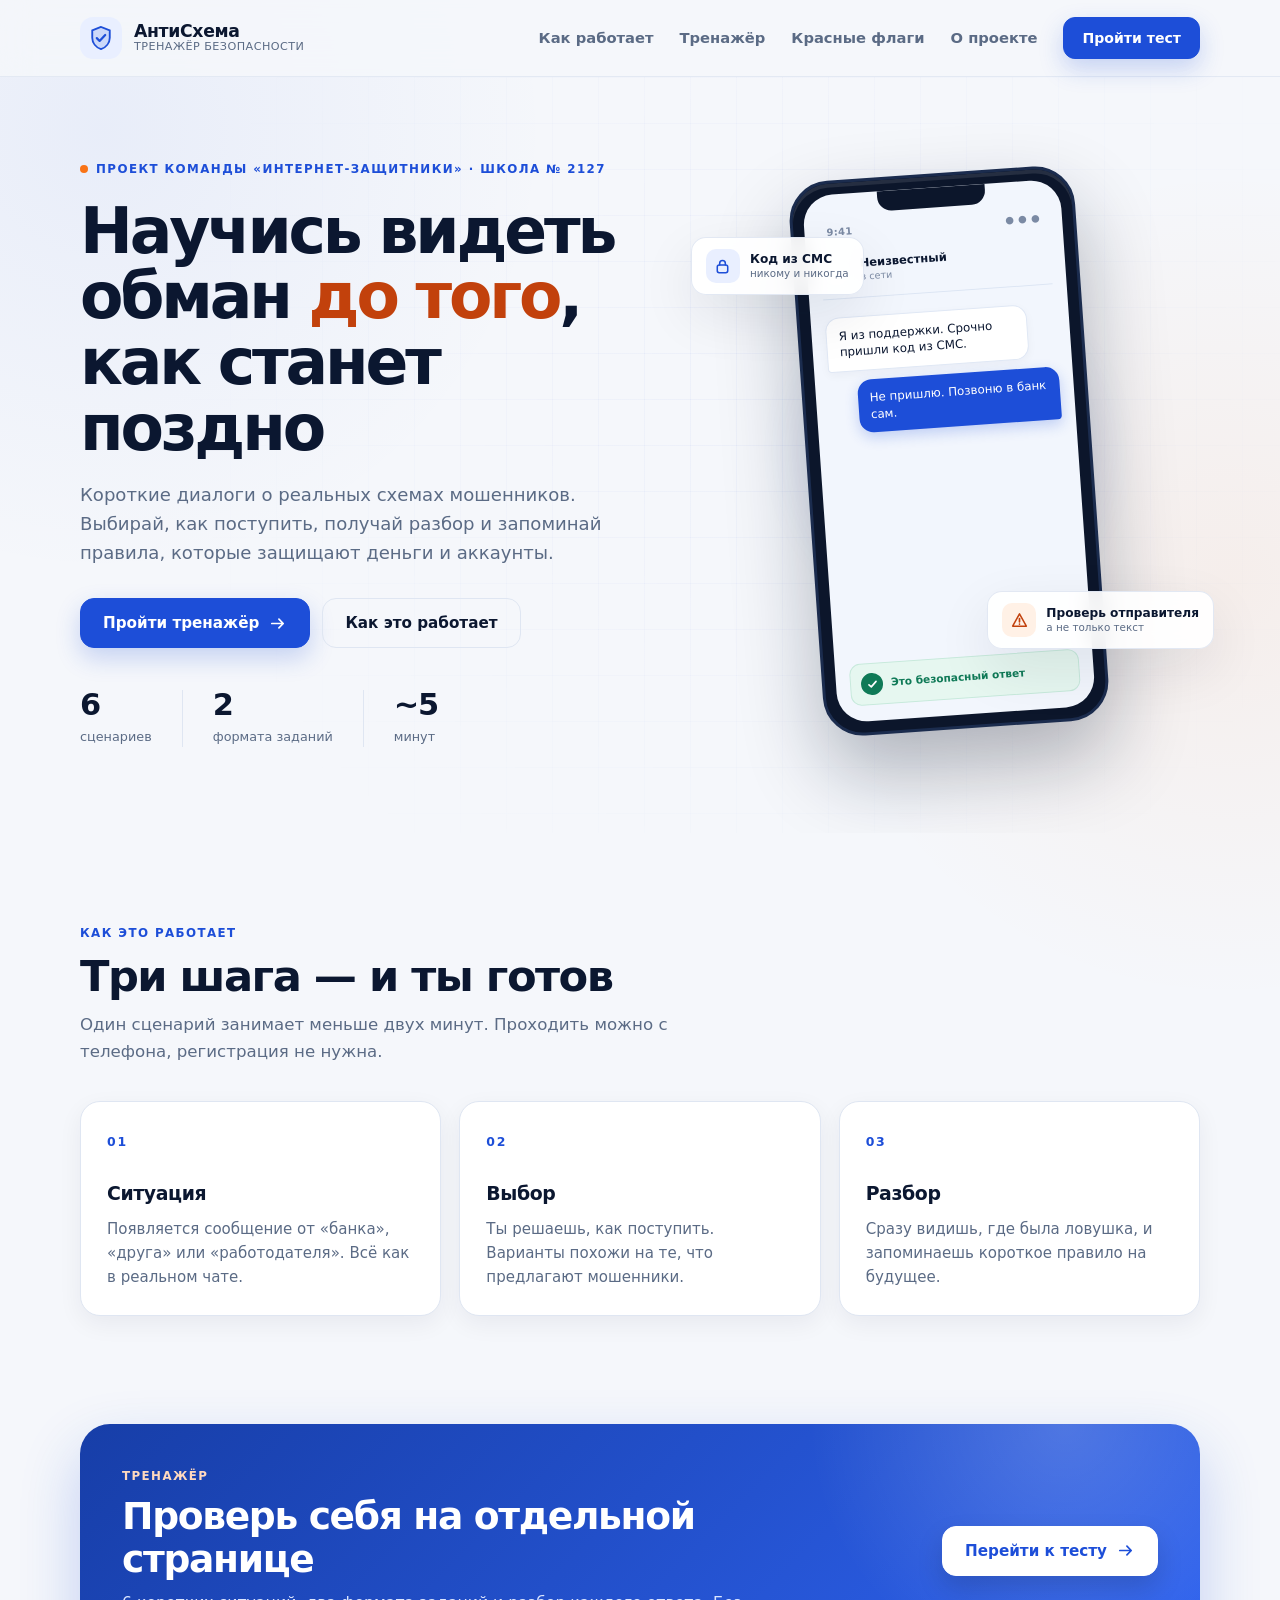
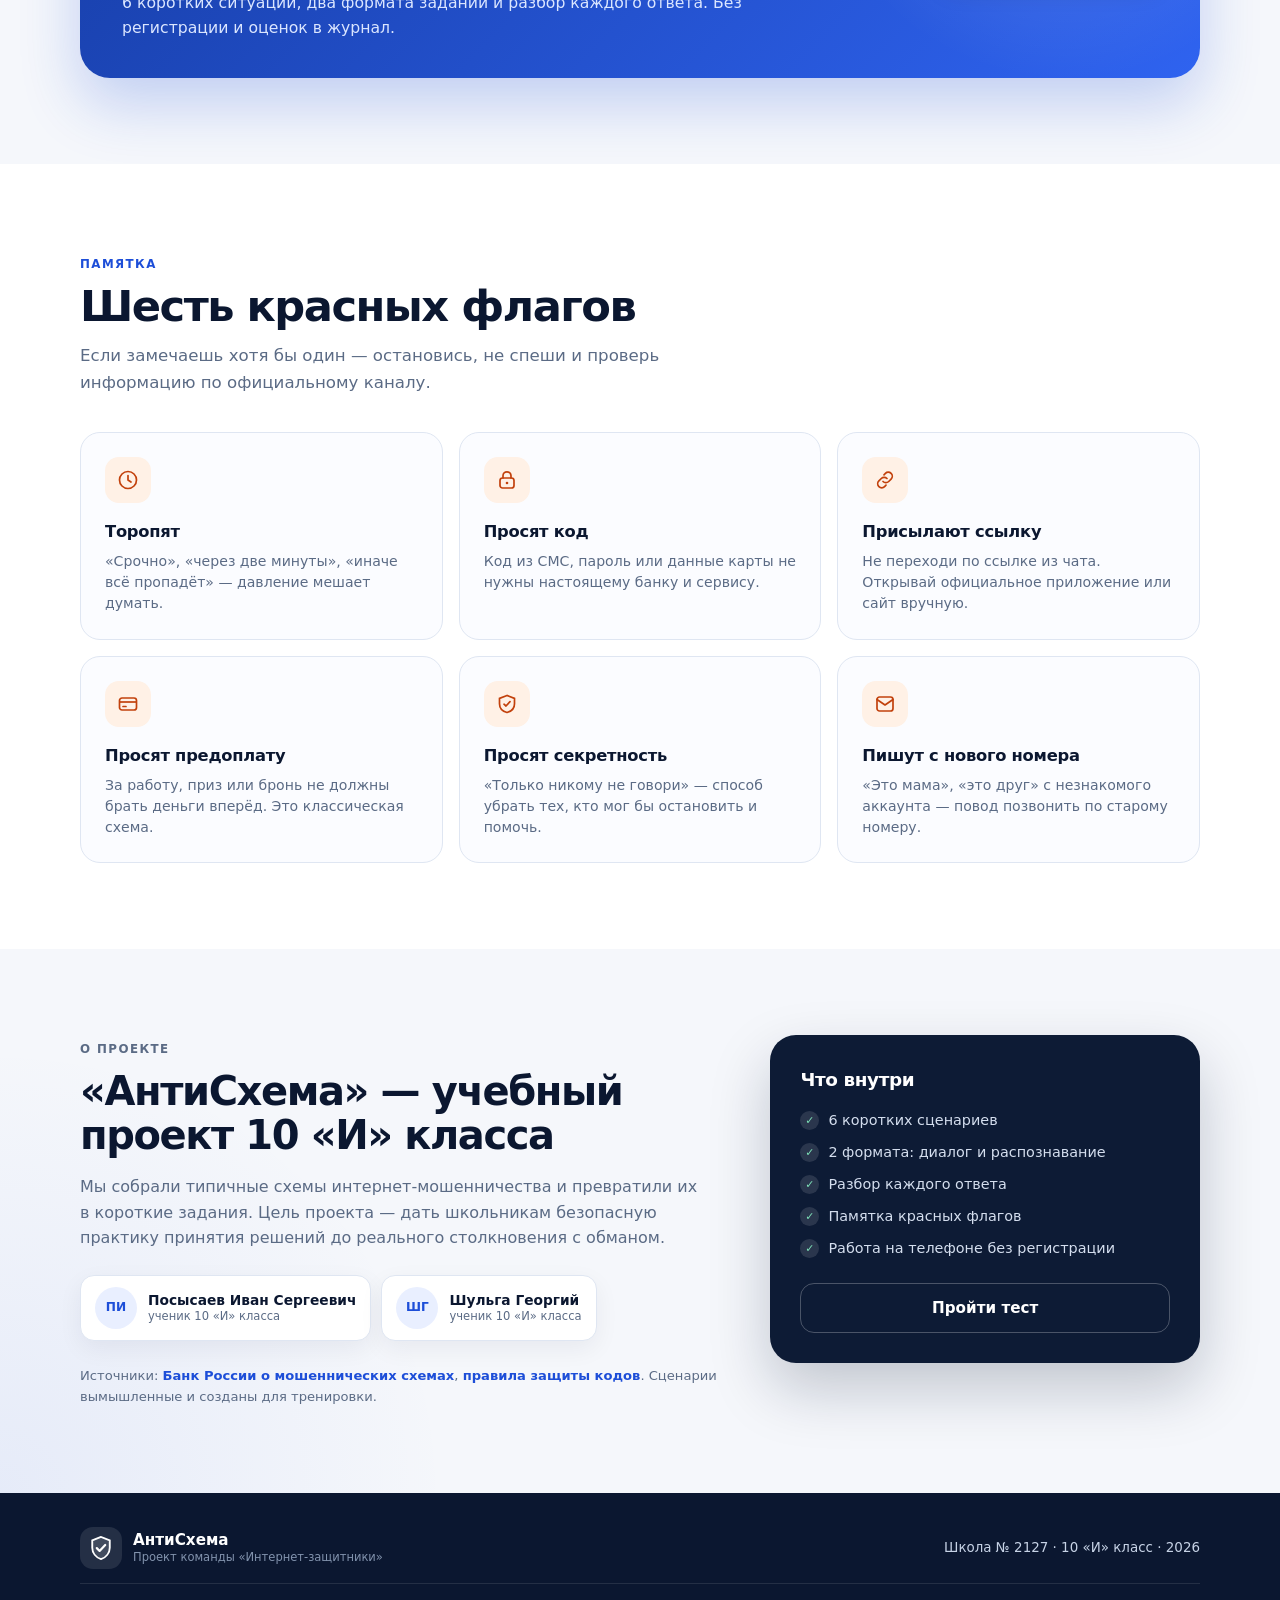
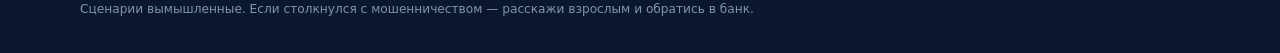
==== index.html @ e5301423 "deploy: publish Antishema site" ====
<!DOCTYPE html>
<html lang="ru">
<head>
  <meta charset="UTF-8">
  <meta name="viewport" content="width=device-width, initial-scale=1">
  <meta name="description" content="АнтиСхема — интерактивный тренажёр против интернет-мошенничества для школьников. Короткие диалоги, разбор ответов и правила безопасности.">
  <meta name="theme-color" content="#1d4ed8">
  <title>АнтиСхема — тренажёр против интернет-мошенничества</title>
  <link rel="icon" href="assets/favicon.svg" type="image/svg+xml">
  <link rel="stylesheet" href="css/styles.css">
</head>
<body>
  <a class="skip-link" href="#top">Перейти к содержанию</a>

  <header class="site-header">
    <div class="container header-inner">
      <a class="brand" href="#top" aria-label="АнтиСхема — на главную">
        <span class="brand-mark" aria-hidden="true">
          <svg viewBox="0 0 24 24" fill="none">
            <path d="M12 2.5 4.5 5.5v6.2c0 4.6 3.2 8.4 7.5 9.8 4.3-1.4 7.5-5.2 7.5-9.8V5.5L12 2.5Z" fill="currentColor" opacity=".14"/>
            <path d="M12 2.5 4.5 5.5v6.2c0 4.6 3.2 8.4 7.5 9.8 4.3-1.4 7.5-5.2 7.5-9.8V5.5L12 2.5Z" stroke="currentColor" stroke-width="1.6"/>
            <path d="m8.4 12.1 2.4 2.4 4.8-5.1" stroke="currentColor" stroke-width="1.9" stroke-linecap="round" stroke-linejoin="round"/>
          </svg>
        </span>
        <span class="brand-text">
          <strong>АнтиСхема</strong>
          <small>тренажёр безопасности</small>
        </span>
      </a>

      <button class="nav-toggle" type="button" aria-expanded="false" aria-controls="site-nav" aria-label="Открыть меню">
        <span></span><span></span><span></span>
      </button>

      <nav class="site-nav" id="site-nav" aria-label="Основная навигация">
        <a href="#how">Как работает</a>
        <a href="trainer.html">Тренажёр</a>
        <a href="#flags">Красные флаги</a>
        <a href="#about">О проекте</a>
        <a class="button button-small" href="trainer.html">Пройти тест</a>
      </nav>
    </div>
  </header>

  <main id="top">
    <section class="hero">
      <div class="container hero-grid">
        <div class="hero-copy">
          <p class="eyebrow"><span class="pulse-dot" aria-hidden="true"></span> Проект команды «Интернет-защитники» · Школа № 2127</p>
          <h1>Научись видеть обман <span class="accent">до того</span>, как станет поздно</h1>
          <p class="lead">Короткие диалоги о реальных схемах мошенников. Выбирай, как поступить, получай разбор и запоминай правила, которые защищают деньги и аккаунты.</p>
          <div class="hero-actions">
            <a class="button" href="trainer.html">
              Пройти тренажёр
              <svg viewBox="0 0 20 20" fill="none" aria-hidden="true"><path d="M4 10h12m0 0-4.5-4.5M16 10l-4.5 4.5" stroke="currentColor" stroke-width="1.8" stroke-linecap="round" stroke-linejoin="round"/></svg>
            </a>
            <a class="button button-ghost" href="#how">Как это работает</a>
          </div>
          <dl class="hero-stats">
            <div><dt>6</dt><dd>сценариев</dd></div>
            <div><dt>2</dt><dd>формата заданий</dd></div>
            <div><dt>~5</dt><dd>минут</dd></div>
          </dl>
        </div>

        <div class="hero-visual" aria-hidden="true">
          <div class="hero-glow"></div>
          <div class="phone">
            <div class="phone-notch"></div>
            <div class="phone-screen">
              <div class="phone-status"><span>9:41</span><span>● ● ●</span></div>
              <div class="phone-contact">
                <span class="avatar avatar-sm">?</span>
                <div><strong>Неизвестный</strong><small>в сети</small></div>
              </div>
              <div class="phone-chat">
                <div class="bubble bubble-them">Я из поддержки. Срочно пришли код из СМС.</div>
                <div class="bubble bubble-me">Не пришлю. Позвоню в банк сам.</div>
              </div>
              <div class="phone-verdict">
                <span class="mini-check">
                  <svg viewBox="0 0 16 16" fill="none"><path d="m3.5 8.2 2.7 2.7 6.3-6.3" stroke="currentColor" stroke-width="2" stroke-linecap="round" stroke-linejoin="round"/></svg>
                </span>
                Это безопасный ответ
              </div>
            </div>
          </div>
          <div class="float-card float-card-a">
            <span class="float-icon float-icon-blue">
              <svg viewBox="0 0 20 20" fill="none"><rect x="4.5" y="8.5" width="11" height="8" rx="2" stroke="currentColor" stroke-width="1.6"/><path d="M7 8.5V6.8a3 3 0 0 1 6 0v1.7" stroke="currentColor" stroke-width="1.6" stroke-linecap="round"/></svg>
            </span>
            <div><strong>Код из СМС</strong><small>никому и никогда</small></div>
          </div>
          <div class="float-card float-card-b">
            <span class="float-icon float-icon-orange">
              <svg viewBox="0 0 20 20" fill="none"><path d="M10 3 2.8 16h14.4L10 3Z" stroke="currentColor" stroke-width="1.6" stroke-linejoin="round"/><path d="M10 8v3.4" stroke="currentColor" stroke-width="1.8" stroke-linecap="round"/><circle cx="10" cy="13.8" r=".9" fill="currentColor"/></svg>
            </span>
            <div><strong>Проверь отправителя</strong><small>а не только текст</small></div>
          </div>
        </div>
      </div>
    </section>

    <section class="section" id="how">
      <div class="container">
        <div class="section-head">
          <p class="eyebrow">Как это работает</p>
          <h2>Три шага — и ты готов</h2>
          <p>Один сценарий занимает меньше двух минут. Проходить можно с телефона, регистрация не нужна.</p>
        </div>
        <ol class="steps">
          <li class="step-card">
            <span class="step-num">01</span>
            <h3>Ситуация</h3>
            <p>Появляется сообщение от «банка», «друга» или «работодателя». Всё как в реальном чате.</p>
          </li>
          <li class="step-card">
            <span class="step-num">02</span>
            <h3>Выбор</h3>
            <p>Ты решаешь, как поступить. Варианты похожи на те, что предлагают мошенники.</p>
          </li>
          <li class="step-card">
            <span class="step-num">03</span>
            <h3>Разбор</h3>
            <p>Сразу видишь, где была ловушка, и запоминаешь короткое правило на будущее.</p>
          </li>
        </ol>
      </div>
    </section>

    <section class="section cta-section" id="start">
      <div class="container">
        <div class="cta-panel">
          <div class="cta-copy">
            <p class="eyebrow">Тренажёр</p>
            <h2>Проверь себя на отдельной странице</h2>
            <p>6 коротких ситуаций, два формата заданий и разбор каждого ответа. Без регистрации и оценок в журнал.</p>
          </div>
          <a class="button" href="trainer.html">
            Перейти к тесту
            <svg viewBox="0 0 20 20" fill="none" aria-hidden="true"><path d="M4 10h12m0 0-4.5-4.5M16 10l-4.5 4.5" stroke="currentColor" stroke-width="1.8" stroke-linecap="round" stroke-linejoin="round"/></svg>
          </a>
        </div>
      </div>
    </section>

    <section class="section flags-section" id="flags">
      <div class="container">
        <div class="section-head">
          <p class="eyebrow">Памятка</p>
          <h2>Шесть красных флагов</h2>
          <p>Если замечаешь хотя бы один — остановись, не спеши и проверь информацию по официальному каналу.</p>
        </div>
        <div class="flags-grid">
          <article class="flag-card">
            <span class="flag-icon">
              <svg viewBox="0 0 24 24" fill="none"><circle cx="12" cy="12" r="8.5" stroke="currentColor" stroke-width="1.7"/><path d="M12 7.5V12l3 2" stroke="currentColor" stroke-width="1.7" stroke-linecap="round" stroke-linejoin="round"/></svg>
            </span>
            <h3>Торопят</h3>
            <p>«Срочно», «через две минуты», «иначе всё пропадёт» — давление мешает думать.</p>
          </article>
          <article class="flag-card">
            <span class="flag-icon">
              <svg viewBox="0 0 24 24" fill="none"><rect x="5" y="10" width="14" height="10" rx="2.5" stroke="currentColor" stroke-width="1.7"/><path d="M8 10V7.8a4 4 0 0 1 8 0V10" stroke="currentColor" stroke-width="1.7" stroke-linecap="round"/><circle cx="12" cy="15" r="1.3" fill="currentColor"/></svg>
            </span>
            <h3>Просят код</h3>
            <p>Код из СМС, пароль или данные карты не нужны настоящему банку и сервису.</p>
          </article>
          <article class="flag-card">
            <span class="flag-icon">
              <svg viewBox="0 0 24 24" fill="none"><path d="M10 13.5a4 4 0 0 0 5.7 0l2.4-2.4a4 4 0 0 0-5.7-5.7L11 6.8" stroke="currentColor" stroke-width="1.7" stroke-linecap="round"/><path d="M14 10.5a4 4 0 0 0-5.7 0l-2.4 2.4a4 4 0 0 0 5.7 5.7l1.4-1.4" stroke="currentColor" stroke-width="1.7" stroke-linecap="round"/></svg>
            </span>
            <h3>Присылают ссылку</h3>
            <p>Не переходи по ссылке из чата. Открывай официальное приложение или сайт вручную.</p>
          </article>
          <article class="flag-card">
            <span class="flag-icon">
              <svg viewBox="0 0 24 24" fill="none"><rect x="3.5" y="6" width="17" height="12" rx="2.5" stroke="currentColor" stroke-width="1.7"/><path d="M3.5 10h17" stroke="currentColor" stroke-width="1.7"/><path d="M7 14.5h3" stroke="currentColor" stroke-width="1.7" stroke-linecap="round"/></svg>
            </span>
            <h3>Просят предоплату</h3>
            <p>За работу, приз или бронь не должны брать деньги вперёд. Это классическая схема.</p>
          </article>
          <article class="flag-card">
            <span class="flag-icon">
              <svg viewBox="0 0 24 24" fill="none"><path d="M12 3.5 4.5 6.4v5.3c0 4.1 3 7.6 7.5 8.8 4.5-1.2 7.5-4.7 7.5-8.8V6.4L12 3.5Z" stroke="currentColor" stroke-width="1.7"/><path d="M9 12.2 11 14l4-4.3" stroke="currentColor" stroke-width="1.7" stroke-linecap="round" stroke-linejoin="round"/></svg>
            </span>
            <h3>Просят секретность</h3>
            <p>«Только никому не говори» — способ убрать тех, кто мог бы остановить и помочь.</p>
          </article>
          <article class="flag-card">
            <span class="flag-icon">
              <svg viewBox="0 0 24 24" fill="none"><path d="M4 7.5 12 13l8-5.5" stroke="currentColor" stroke-width="1.7" stroke-linecap="round" stroke-linejoin="round"/><rect x="4" y="5" width="16" height="14" rx="2.5" stroke="currentColor" stroke-width="1.7"/></svg>
            </span>
            <h3>Пишут с нового номера</h3>
            <p>«Это мама», «это друг» с незнакомого аккаунта — повод позвонить по старому номеру.</p>
          </article>
        </div>
      </div>
    </section>

    <section class="section about-section" id="about">
      <div class="container about-grid">
        <div class="about-copy">
          <p class="eyebrow">О проекте</p>
          <h2>«АнтиСхема» — учебный проект 10 «И» класса</h2>
          <p>Мы собрали типичные схемы интернет-мошенничества и превратили их в короткие задания. Цель проекта — дать школьникам безопасную практику принятия решений до реального столкновения с обманом.</p>
          <div class="authors">
            <div class="author-card">
              <span class="author-avatar">ПИ</span>
              <div><strong>Посысаев Иван Сергеевич</strong><small>ученик 10 «И» класса</small></div>
            </div>
            <div class="author-card">
              <span class="author-avatar">ШГ</span>
              <div><strong>Шульга Георгий</strong><small>ученик 10 «И» класса</small></div>
            </div>
          </div>
          <p class="sources">
            Источники:
            <a href="https://www.cbr.ru/information_security/pmp/" target="_blank" rel="noopener noreferrer">Банк России о мошеннических схемах</a>,
            <a href="https://www.cbr.ru/Reception/TopicalMessage/Page/6327" target="_blank" rel="noopener noreferrer">правила защиты кодов</a>.
            Сценарии вымышленные и созданы для тренировки.
          </p>
        </div>
        <aside class="about-card">
          <h3>Что внутри</h3>
          <ul class="check-list">
            <li>6 коротких сценариев</li>
            <li>2 формата: диалог и распознавание</li>
            <li>Разбор каждого ответа</li>
            <li>Памятка красных флагов</li>
            <li>Работа на телефоне без регистрации</li>
          </ul>
          <a class="button button-ghost" href="trainer.html">Пройти тест</a>
        </aside>
      </div>
    </section>
  </main>

  <footer class="site-footer">
    <div class="container footer-inner">
      <div class="footer-brand">
        <span class="brand-mark" aria-hidden="true">
          <svg viewBox="0 0 24 24" fill="none">
            <path d="M12 2.5 4.5 5.5v6.2c0 4.6 3.2 8.4 7.5 9.8 4.3-1.4 7.5-5.2 7.5-9.8V5.5L12 2.5Z" fill="currentColor" opacity=".14"/>
            <path d="M12 2.5 4.5 5.5v6.2c0 4.6 3.2 8.4 7.5 9.8 4.3-1.4 7.5-5.2 7.5-9.8V5.5L12 2.5Z" stroke="currentColor" stroke-width="1.6"/>
            <path d="m8.4 12.1 2.4 2.4 4.8-5.1" stroke="currentColor" stroke-width="1.9" stroke-linecap="round" stroke-linejoin="round"/>
          </svg>
        </span>
        <div><strong>АнтиСхема</strong><small>Проект команды «Интернет-защитники»</small></div>
      </div>
      <p>Школа № 2127 · 10 «И» класс · 2026</p>
      <p class="footer-note">Сценарии вымышленные. Если столкнулся с мошенничеством — расскажи взрослым и обратись в банк.</p>
    </div>
  </footer>

  <script src="js/site.js"></script>
</body>
</html>
---- css/styles.css ----
/* ============================================================
   АнтиСхема — тренажёр против интернет-мошенничества
   ============================================================ */

:root {
  --bg: #f5f7fb;
  --surface: #ffffff;
  --ink: #0b1730;
  --muted: #5b6b85;
  --line: #dfe6f2;
  --primary: #1d4ed8;
  --primary-dark: #173ea8;
  --primary-soft: #e9efff;
  --accent: #f97316;
  --accent-ink: #c2410c;
  --accent-soft: #fff1e6;
  --success: #0f7a57;
  --success-soft: #e6f7f0;
  --danger: #bf3a2b;
  --danger-soft: #fdeceb;
  --shadow: 0 20px 55px rgba(11, 23, 48, 0.09);
  --shadow-sm: 0 8px 24px rgba(11, 23, 48, 0.06);
  --radius-lg: 30px;
  --radius-md: 20px;
  --radius-sm: 14px;
  --container: 1120px;
  --font: "Segoe UI", system-ui, -apple-system, "Helvetica Neue", Arial, sans-serif;
}

*,
*::before,
*::after {
  box-sizing: border-box;
}

html {
  scroll-behavior: smooth;
}

body {
  margin: 0;
  font-family: var(--font);
  color: var(--ink);
  background:
    radial-gradient(circle at 8% 4%, rgba(29, 78, 216, 0.06), transparent 28rem),
    radial-gradient(circle at 96% 18%, rgba(249, 115, 22, 0.07), transparent 26rem),
    var(--bg);
  line-height: 1.6;
  -webkit-font-smoothing: antialiased;
  text-rendering: optimizeLegibility;
}

img,
svg {
  display: block;
  max-width: 100%;
}

a {
  color: var(--primary);
  text-decoration: none;
}

a:hover {
  text-decoration: underline;
}

h1,
h2,
h3,
h4,
p,
dl,
dd,
ol,
ul {
  margin: 0;
}

ul,
ol {
  padding: 0;
  list-style: none;
}

button,
input,
textarea,
select {
  font: inherit;
}

:focus-visible {
  outline: 3px solid rgba(29, 78, 216, 0.4);
  outline-offset: 3px;
  border-radius: 6px;
}

.container {
  width: min(100% - 40px, var(--container));
  margin-inline: auto;
}

.skip-link {
  position: fixed;
  top: 12px;
  left: 12px;
  z-index: 100;
  padding: 10px 16px;
  border-radius: 10px;
  background: var(--ink);
  color: #fff;
  transform: translateY(-150%);
  transition: transform 0.2s ease;
}

.skip-link:focus {
  transform: translateY(0);
}

/* ---------- Header ---------- */

.site-header {
  position: sticky;
  top: 0;
  z-index: 50;
  background: rgba(245, 247, 251, 0.86);
  border-bottom: 1px solid rgba(223, 230, 242, 0.8);
  backdrop-filter: blur(16px);
}

.header-inner {
  position: relative;
  display: flex;
  align-items: center;
  justify-content: space-between;
  min-height: 76px;
  gap: 24px;
}

.brand {
  display: inline-flex;
  align-items: center;
  gap: 12px;
  color: var(--ink);
  text-decoration: none;
}

.brand:hover {
  text-decoration: none;
}

.brand-mark {
  display: grid;
  place-items: center;
  width: 42px;
  height: 42px;
  border-radius: 13px;
  background: var(--primary-soft);
  color: var(--primary);
  flex: 0 0 auto;
}

.brand-mark svg {
  width: 28px;
  height: 28px;
}

.brand-text {
  display: grid;
  line-height: 1.15;
}

.brand-text strong {
  font-size: 1.08rem;
  letter-spacing: -0.02em;
}

.brand-text small {
  color: var(--muted);
  font-size: 0.7rem;
  letter-spacing: 0.04em;
  text-transform: uppercase;
}

.site-nav {
  display: flex;
  align-items: center;
  gap: 26px;
}

.site-nav a:not(.button) {
  color: var(--muted);
  font-size: 0.92rem;
  font-weight: 600;
  text-decoration: none;
  transition: color 0.2s ease;
}

.site-nav a:not(.button):hover {
  color: var(--ink);
}

.site-nav a[aria-current="page"] {
  color: var(--ink);
  font-weight: 800;
}

.nav-toggle {
  display: none;
  width: 44px;
  height: 44px;
  border: 1px solid var(--line);
  border-radius: 12px;
  background: var(--surface);
  cursor: pointer;
  padding: 11px;
  flex-direction: column;
  justify-content: center;
  gap: 5px;
}

.nav-toggle span {
  display: block;
  height: 2px;
  width: 100%;
  border-radius: 2px;
  background: var(--ink);
  transition: transform 0.2s ease, opacity 0.2s ease;
}

.nav-toggle[aria-expanded="true"] span:nth-child(1) {
  transform: translateY(7px) rotate(45deg);
}

.nav-toggle[aria-expanded="true"] span:nth-child(2) {
  opacity: 0;
}

.nav-toggle[aria-expanded="true"] span:nth-child(3) {
  transform: translateY(-7px) rotate(-45deg);
}

/* ---------- Buttons ---------- */

.button {
  display: inline-flex;
  align-items: center;
  justify-content: center;
  gap: 9px;
  min-height: 50px;
  padding: 13px 22px;
  border: 1.5px solid var(--primary);
  border-radius: 14px;
  background: var(--primary);
  color: #fff;
  font-size: 0.95rem;
  font-weight: 700;
  line-height: 1.2;
  text-decoration: none;
  cursor: pointer;
  transition: transform 0.2s ease, box-shadow 0.2s ease, background 0.2s ease;
  box-shadow: 0 10px 24px rgba(29, 78, 216, 0.22);
}

.button:hover {
  background: var(--primary-dark);
  border-color: var(--primary-dark);
  transform: translateY(-2px);
  text-decoration: none;
  box-shadow: 0 14px 30px rgba(29, 78, 216, 0.28);
}

.button svg {
  width: 19px;
  height: 19px;
  flex: 0 0 auto;
}

.button-ghost {
  background: transparent;
  color: var(--ink);
  border-color: var(--line);
  box-shadow: none;
}

.button-ghost:hover {
  background: var(--surface);
  color: var(--primary);
  border-color: var(--primary);
  box-shadow: var(--shadow-sm);
}

.button-small {
  min-height: 42px;
  padding: 10px 18px;
  font-size: 0.88rem;
  border-radius: 12px;
}

/* ---------- Shared section styles ---------- */

.section {
  padding: 86px 0;
  scroll-margin-top: 84px;
}

.section-head {
  max-width: 680px;
  margin-bottom: 36px;
}

.section-head h2 {
  font-size: clamp(1.85rem, 3.6vw, 2.7rem);
  line-height: 1.1;
  letter-spacing: -0.035em;
  margin: 8px 0 12px;
}

.section-head p:not(.eyebrow) {
  color: var(--muted);
  font-size: 1.04rem;
}

.eyebrow {
  display: inline-flex;
  align-items: center;
  gap: 8px;
  color: var(--primary);
  font-size: 0.74rem;
  font-weight: 800;
  letter-spacing: 0.12em;
  text-transform: uppercase;
}

.pulse-dot {
  position: relative;
  width: 8px;
  height: 8px;
  border-radius: 50%;
  background: var(--accent);
  box-shadow: 0 0 0 0 rgba(249, 115, 22, 0.45);
  animation: pulse 2.4s infinite;
}

/* ---------- Hero ---------- */

.hero {
  position: relative;
  padding: 78px 0 86px;
  overflow: hidden;
}

.hero::before {
  content: "";
  position: absolute;
  inset: 0;
  background-image:
    linear-gradient(rgba(29, 78, 216, 0.035) 1px, transparent 1px),
    linear-gradient(90deg, rgba(29, 78, 216, 0.035) 1px, transparent 1px);
  background-size: 46px 46px;
  mask-image: radial-gradient(circle at 60% 40%, #000 10%, transparent 68%);
  pointer-events: none;
}

.hero-grid {
  position: relative;
  display: grid;
  grid-template-columns: 1.06fr 0.94fr;
  align-items: center;
  gap: 54px;
}

.hero-copy h1 {
  max-width: 680px;
  margin: 18px 0 20px;
  font-size: clamp(2.55rem, 5.2vw, 3.95rem);
  line-height: 1.04;
  letter-spacing: -0.05em;
}

.hero-copy h1 .accent {
  color: var(--accent-ink);
  white-space: nowrap;
}

.lead {
  max-width: 570px;
  color: var(--muted);
  font-size: 1.13rem;
}

.hero-actions {
  display: flex;
  flex-wrap: wrap;
  gap: 12px;
  margin-top: 30px;
}

.hero-stats {
  display: flex;
  flex-wrap: wrap;
  gap: 0;
  margin-top: 42px;
}

.hero-stats div {
  padding-right: 30px;
  margin-right: 30px;
  border-right: 1px solid var(--line);
}

.hero-stats div:last-child {
  padding-right: 0;
  margin-right: 0;
  border-right: 0;
}

.hero-stats dt {
  font-size: 1.9rem;
  font-weight: 800;
  line-height: 1;
  letter-spacing: -0.04em;
}

.hero-stats dd {
  margin-top: 6px;
  color: var(--muted);
  font-size: 0.8rem;
}

/* ---------- Hero visual ---------- */

.hero-visual {
  position: relative;
  display: grid;
  place-items: center;
  min-height: 540px;
}

.hero-glow {
  position: absolute;
  width: 380px;
  height: 380px;
  border-radius: 50%;
  background: radial-gradient(circle, rgba(29, 78, 216, 0.18), rgba(29, 78, 216, 0) 68%);
  filter: blur(8px);
}

.phone {
  position: relative;
  width: 286px;
  height: 556px;
  padding: 11px;
  border-radius: 40px;
  background: #0c162b;
  border: 3px solid #1b2c4e;
  box-shadow: 0 38px 80px rgba(11, 23, 48, 0.3), 0 4px 0 rgba(255, 255, 255, 0.1) inset;
  transform: rotate(-4deg);
}

.phone-notch {
  position: absolute;
  top: 11px;
  left: 50%;
  transform: translateX(-50%);
  width: 108px;
  height: 20px;
  border-radius: 0 0 14px 14px;
  background: #0c162b;
  z-index: 2;
}

.phone-screen {
  display: flex;
  flex-direction: column;
  height: 100%;
  padding: 30px 14px 16px;
  border-radius: 30px;
  background: #f2f6fd;
  overflow: hidden;
}

.phone-status {
  display: flex;
  justify-content: space-between;
  color: #7b8aa4;
  font-size: 0.62rem;
  font-weight: 700;
  letter-spacing: 0.04em;
  padding: 0 8px;
}

.phone-contact {
  display: flex;
  align-items: center;
  gap: 9px;
  margin-top: 16px;
  padding-bottom: 12px;
  border-bottom: 1px solid #dde6f4;
}

.phone-contact div {
  display: grid;
  line-height: 1.2;
}

.phone-contact strong {
  font-size: 0.72rem;
}

.phone-contact small {
  color: #7b8aa4;
  font-size: 0.6rem;
}

.avatar {
  display: grid;
  place-items: center;
  width: 38px;
  height: 38px;
  border-radius: 50%;
  background: var(--primary-soft);
  color: var(--primary);
  font-size: 0.78rem;
  font-weight: 800;
  flex: 0 0 auto;
}

.avatar-sm {
  width: 30px;
  height: 30px;
  font-size: 0.7rem;
  background: #fff;
  border: 1px solid #dbe4f3;
}

.phone-chat {
  display: flex;
  flex-direction: column;
  gap: 9px;
  margin-top: 18px;
}

.bubble {
  max-width: 88%;
  padding: 10px 12px;
  border-radius: 14px;
  font-size: 0.74rem;
  line-height: 1.4;
}

.bubble-them {
  align-self: flex-start;
  background: #fff;
  border: 1px solid #e0e8f5;
  border-bottom-left-radius: 4px;
  box-shadow: 0 3px 10px rgba(11, 23, 48, 0.04);
}

.bubble-me {
  align-self: flex-end;
  background: var(--primary);
  color: #fff;
  border-bottom-right-radius: 4px;
  box-shadow: 0 5px 14px rgba(29, 78, 216, 0.24);
}

.phone-verdict {
  display: flex;
  align-items: center;
  gap: 8px;
  margin-top: auto;
  padding: 9px 10px;
  border: 1px solid #c8eadc;
  border-radius: 11px;
  background: var(--success-soft);
  color: var(--success);
  font-size: 0.66rem;
  font-weight: 700;
  line-height: 1.25;
}

.mini-check {
  display: grid;
  place-items: center;
  width: 22px;
  height: 22px;
  border-radius: 50%;
  background: var(--success);
  color: #fff;
  flex: 0 0 auto;
}

.mini-check svg {
  width: 13px;
  height: 13px;
}

.float-card {
  position: absolute;
  display: flex;
  align-items: center;
  gap: 10px;
  padding: 11px 14px;
  border-radius: 15px;
  background: rgba(255, 255, 255, 0.92);
  border: 1px solid rgba(223, 230, 242, 0.9);
  box-shadow: var(--shadow);
  backdrop-filter: blur(10px);
  animation: float 6s ease-in-out infinite;
}

.float-card div {
  display: grid;
  line-height: 1.25;
}

.float-card strong {
  font-size: 0.76rem;
}

.float-card small {
  color: var(--muted);
  font-size: 0.65rem;
}

.float-card-a {
  top: 64px;
  left: -8px;
}

.float-card-b {
  right: -14px;
  bottom: 80px;
  animation-delay: -3s;
}

.float-icon {
  display: grid;
  place-items: center;
  width: 34px;
  height: 34px;
  border-radius: 10px;
  flex: 0 0 auto;
}

.float-icon svg {
  width: 19px;
  height: 19px;
}

.float-icon-blue {
  background: var(--primary-soft);
  color: var(--primary);
}

.float-icon-orange {
  background: var(--accent-soft);
  color: var(--accent-ink);
}

/* ---------- Steps ---------- */

.steps {
  display: grid;
  grid-template-columns: repeat(3, 1fr);
  gap: 18px;
  counter-reset: step;
}

.step-card {
  position: relative;
  padding: 30px 26px 26px;
  border: 1px solid var(--line);
  border-radius: var(--radius-md);
  background: var(--surface);
  box-shadow: var(--shadow-sm);
  overflow: hidden;
  transition: transform 0.25s ease, box-shadow 0.25s ease;
}

.step-card:hover {
  transform: translateY(-4px);
  box-shadow: var(--shadow);
}

.step-num {
  display: block;
  margin-bottom: 26px;
  color: var(--primary);
  font-size: 0.78rem;
  font-weight: 800;
  letter-spacing: 0.14em;
}

.step-card h3 {
  margin-bottom: 8px;
  font-size: 1.18rem;
  letter-spacing: -0.02em;
}

.step-card p {
  color: var(--muted);
  font-size: 0.94rem;
}

/* ---------- Home CTA and trainer page ---------- */

.cta-section {
  padding-top: 22px;
  padding-bottom: 86px;
}

.cta-panel {
  display: flex;
  align-items: center;
  justify-content: space-between;
  gap: 32px;
  padding: 38px 42px;
  border-radius: var(--radius-lg);
  background:
    radial-gradient(circle at 88% 0%, rgba(255, 255, 255, 0.18), transparent 16rem),
    linear-gradient(135deg, #173ea8, #2f63f0);
  color: #fff;
  box-shadow: 0 26px 60px rgba(29, 78, 216, 0.24);
}

.cta-copy {
  max-width: 650px;
}

.cta-panel .eyebrow {
  color: #ffd9bf;
}

.cta-panel h2 {
  margin: 8px 0 10px;
  color: #fff;
  font-size: clamp(1.65rem, 3vw, 2.35rem);
  line-height: 1.12;
  letter-spacing: -0.035em;
}

.cta-panel p:not(.eyebrow) {
  color: #dbe6ff;
  font-size: 0.98rem;
}

.cta-panel .button {
  flex: 0 0 auto;
  background: #fff;
  border-color: #fff;
  color: var(--primary);
  box-shadow: 0 12px 26px rgba(0, 0, 0, 0.15);
}

.cta-panel .button:hover {
  background: #eef3ff;
  border-color: #eef3ff;
  color: var(--primary-dark);
}

.page-hero {
  padding: 62px 0 20px;
  background:
    radial-gradient(circle at 14% 20%, rgba(29, 78, 216, 0.09), transparent 30rem),
    radial-gradient(circle at 90% 10%, rgba(249, 115, 22, 0.07), transparent 24rem);
}

.page-hero-inner {
  max-width: 840px;
}

.back-link {
  display: flex;
  width: fit-content;
  align-items: center;
  gap: 6px;
  margin-bottom: 20px;
  color: var(--muted);
  font-size: 0.85rem;
  font-weight: 600;
  text-decoration: none;
}

.back-link:hover {
  color: var(--primary);
  text-decoration: none;
}

.page-hero h1 {
  margin: 10px 0 14px;
  font-size: clamp(2.1rem, 4.5vw, 3.45rem);
  line-height: 1.06;
  letter-spacing: -0.045em;
}

.page-hero .lead {
  max-width: 690px;
}

.page-hero-meta {
  display: flex;
  flex-wrap: wrap;
  gap: 8px;
  margin-top: 22px;
}

.page-hero-meta span {
  display: inline-flex;
  padding: 6px 11px;
  border: 1px solid var(--line);
  border-radius: 999px;
  background: var(--surface);
  color: var(--muted);
  font-size: 0.78rem;
  font-weight: 700;
}

.trainer-page {
  padding-top: 16px;
}

.trainer-note {
  max-width: 720px;
  margin: 18px auto 0;
  color: var(--muted);
  font-size: 0.78rem;
  text-align: center;
}

/* ---------- Trainer ---------- */

.trainer-section {
  background:
    radial-gradient(circle at 50% 0%, rgba(29, 78, 216, 0.08), transparent 40rem),
    #eef3fb;
  border-block: 1px solid rgba(223, 230, 242, 0.85);
}

.trainer-section .section-head {
  margin-inline: auto;
  text-align: center;
}

.trainer-shell {
  position: relative;
  width: min(100%, 860px);
  min-height: 430px;
  scroll-margin-top: 96px;
  margin-inline: auto;
  padding: 34px;
  border: 1px solid var(--line);
  border-radius: var(--radius-lg);
  background: var(--surface);
  box-shadow: 0 30px 70px rgba(11, 23, 48, 0.1);
}

.notice {
  padding: 18px;
  border-radius: var(--radius-sm);
  background: var(--accent-soft);
  color: var(--accent-ink);
  font-weight: 600;
}

/* Start screen */

.start-screen {
  display: grid;
  place-items: center;
  min-height: 360px;
  padding: 20px;
  text-align: center;
}

.start-icon {
  display: grid;
  place-items: center;
  width: 78px;
  height: 78px;
  margin-bottom: 22px;
  border-radius: 24px;
  background: linear-gradient(145deg, var(--primary), #3b6af0);
  color: #fff;
  box-shadow: 0 16px 34px rgba(29, 78, 216, 0.28);
}

.start-icon svg {
  width: 38px;
  height: 38px;
}

.start-screen h3 {
  max-width: 520px;
  margin-bottom: 10px;
  font-size: clamp(1.45rem, 3vw, 1.9rem);
  line-height: 1.15;
  letter-spacing: -0.03em;
}

.start-screen p {
  max-width: 480px;
  margin-bottom: 24px;
  color: var(--muted);
}

.start-note {
  display: flex;
  align-items: center;
  justify-content: center;
  gap: 7px;
  margin-top: 16px;
  color: var(--muted);
  font-size: 0.78rem;
}

.start-note svg {
  width: 15px;
  height: 15px;
  color: var(--success);
}

/* Progress */

.game-top {
  display: flex;
  align-items: center;
  justify-content: space-between;
  gap: 16px;
  margin-bottom: 10px;
}

.game-progress-label {
  color: var(--muted);
  font-size: 0.8rem;
  font-weight: 700;
  letter-spacing: 0.04em;
  text-transform: uppercase;
}

.score-pill {
  display: inline-flex;
  align-items: center;
  gap: 6px;
  padding: 6px 12px;
  border-radius: 999px;
  background: var(--primary-soft);
  color: var(--primary);
  font-size: 0.8rem;
  font-weight: 800;
  white-space: nowrap;
}

.score-pill svg {
  width: 15px;
  height: 15px;
}

.progress-track {
  height: 9px;
  margin-bottom: 26px;
  border-radius: 999px;
  background: #edf1f8;
  overflow: hidden;
}

.progress-fill {
  height: 100%;
  width: 0;
  border-radius: inherit;
  background: linear-gradient(90deg, var(--primary), #4b7bf5);
  transition: width 0.45s ease;
}

/* Task */

.task-meta {
  display: flex;
  flex-wrap: wrap;
  align-items: center;
  gap: 8px;
  margin-bottom: 10px;
}

.chip {
  display: inline-flex;
  align-items: center;
  padding: 4px 10px;
  border-radius: 999px;
  background: var(--primary-soft);
  color: var(--primary);
  font-size: 0.7rem;
  font-weight: 800;
  letter-spacing: 0.04em;
  text-transform: uppercase;
}

.chip-muted {
  background: #f1f4fa;
  color: var(--muted);
}

.task-title {
  font-size: clamp(1.3rem, 2.6vw, 1.65rem);
  line-height: 1.15;
  letter-spacing: -0.025em;
}

.task-subtitle {
  margin-top: 5px;
  color: var(--muted);
  font-size: 0.9rem;
}

.chat {
  display: flex;
  flex-direction: column;
  gap: 13px;
  margin-top: 20px;
  padding: 18px;
  border: 1px solid #e2e9f5;
  border-radius: var(--radius-md);
  background:
    radial-gradient(circle at 100% 0%, rgba(29, 78, 216, 0.05), transparent 14rem),
    #f4f7fd;
}

.chat-message {
  display: flex;
  align-items: flex-end;
  gap: 10px;
}

.chat-message .avatar {
  width: 34px;
  height: 34px;
  font-size: 0.68rem;
}

.chat-bubble {
  max-width: 78%;
  padding: 11px 14px;
  border: 1px solid #e0e8f5;
  border-radius: 16px 16px 16px 5px;
  background: #fff;
  box-shadow: 0 5px 16px rgba(11, 23, 48, 0.04);
}

.chat-name {
  display: block;
  margin-bottom: 3px;
  color: var(--primary);
  font-size: 0.68rem;
  font-weight: 800;
}

.chat-text {
  font-size: 0.95rem;
  line-height: 1.45;
}

.recognize-card {
  margin-top: 20px;
  padding: 22px;
  border: 1px solid #e2e9f5;
  border-radius: var(--radius-md);
  background: #f8faff;
}

.recognize-head {
  display: flex;
  align-items: center;
  gap: 11px;
  padding-bottom: 14px;
  border-bottom: 1px solid #e2e9f5;
}

.recognize-head div {
  display: grid;
  line-height: 1.25;
}

.recognize-head strong {
  font-size: 0.9rem;
}

.recognize-head small {
  color: var(--muted);
  font-size: 0.72rem;
}

.recognize-text {
  margin-top: 16px;
  padding: 14px 16px;
  border-left: 3px solid var(--accent);
  border-radius: 0 12px 12px 0;
  background: #fff;
  font-size: 1rem;
  line-height: 1.5;
  box-shadow: var(--shadow-sm);
}

.recognize-question {
  margin-top: 16px;
  color: var(--accent-ink);
  font-size: 0.75rem;
  font-weight: 800;
  letter-spacing: 0.08em;
  text-transform: uppercase;
}

/* Choices */

.choices {
  display: grid;
  gap: 10px;
  margin-top: 18px;
}

.choice {
  display: flex;
  align-items: center;
  gap: 13px;
  width: 100%;
  padding: 14px 16px;
  border: 1.5px solid var(--line);
  border-radius: 16px;
  background: #fff;
  color: var(--ink);
  text-align: left;
  cursor: pointer;
  transition: border-color 0.2s ease, background 0.2s ease, transform 0.2s ease, box-shadow 0.2s ease;
}

.choice:hover:not(:disabled) {
  border-color: var(--primary);
  background: #f8faff;
  transform: translateX(2px);
  box-shadow: var(--shadow-sm);
}

.choice:disabled {
  cursor: default;
}

.choice-letter {
  display: grid;
  place-items: center;
  width: 34px;
  height: 34px;
  border-radius: 11px;
  background: #f1f5fc;
  color: var(--muted);
  font-size: 0.82rem;
  font-weight: 800;
  flex: 0 0 auto;
  transition: background 0.2s ease, color 0.2s ease;
}

.choice-text {
  flex: 1;
  font-size: 0.95rem;
  font-weight: 600;
  line-height: 1.4;
}

.choice-status {
  display: grid;
  place-items: center;
  width: 26px;
  height: 26px;
  border-radius: 50%;
  flex: 0 0 auto;
  font-size: 0.8rem;
  font-weight: 800;
}

.choice-status svg {
  width: 15px;
  height: 15px;
}

.choice-correct {
  border-color: var(--success);
  background: var(--success-soft);
}

.choice-correct .choice-letter {
  background: var(--success);
  color: #fff;
}

.choice-correct .choice-status {
  background: var(--success);
  color: #fff;
}

.choice-wrong {
  border-color: var(--danger);
  background: var(--danger-soft);
}

.choice-wrong .choice-letter {
  background: var(--danger);
  color: #fff;
}

.choice-wrong .choice-status {
  background: var(--danger);
  color: #fff;
}

.choice-dim {
  opacity: 0.55;
}

/* Feedback */

.feedback {
  margin-top: 20px;
  padding: 20px;
  scroll-margin-top: 96px;
  border: 1px solid var(--line);
  border-radius: var(--radius-md);
  background: #f8faff;
  animation: rise 0.3s ease both;
}

.feedback.is-correct {
  border-color: #bfe7d7;
  background: linear-gradient(180deg, var(--success-soft), #f7fdfb);
}

.feedback.is-wrong {
  border-color: #f3c9c4;
  background: linear-gradient(180deg, var(--danger-soft), #fffafa);
}

.feedback-head {
  display: flex;
  align-items: flex-start;
  gap: 12px;
}

.feedback-icon {
  display: grid;
  place-items: center;
  width: 42px;
  height: 42px;
  border-radius: 50%;
  flex: 0 0 auto;
  color: #fff;
}

.feedback-icon svg {
  width: 22px;
  height: 22px;
}

.is-correct .feedback-icon {
  background: var(--success);
}

.is-wrong .feedback-icon {
  background: var(--danger);
}

.feedback-head h4 {
  font-size: 1.08rem;
  letter-spacing: -0.02em;
}

.feedback-head p {
  color: var(--muted);
  font-size: 0.82rem;
}

.feedback-body {
  margin-top: 14px;
  font-size: 0.94rem;
}

.feedback-body > p {
  color: var(--ink);
}

.red-flag {
  display: inline-flex;
  align-items: center;
  gap: 7px;
  margin-top: 13px;
  padding: 7px 11px;
  border-radius: 999px;
  background: var(--accent-soft);
  color: var(--accent-ink);
  font-size: 0.78rem;
  font-weight: 700;
}

.red-flag svg {
  width: 15px;
  height: 15px;
  flex: 0 0 auto;
}

.red-flag.is-safe {
  background: var(--success-soft);
  color: var(--success);
}

.rule-box {
  margin-top: 14px;
  padding: 13px 16px;
  border-left: 4px solid var(--primary);
  border-radius: 0 12px 12px 0;
  background: #fff;
  box-shadow: var(--shadow-sm);
}

.rule-box span {
  display: block;
  margin-bottom: 3px;
  color: var(--primary);
  font-size: 0.68rem;
  font-weight: 800;
  letter-spacing: 0.1em;
  text-transform: uppercase;
}

.rule-box p {
  font-size: 0.92rem;
  font-weight: 700;
}

.feedback .button {
  margin-top: 18px;
}

/* Result */

.result-screen {
  text-align: center;
  animation: rise 0.35s ease both;
}

.result-screen .eyebrow {
  margin-bottom: 18px;
}

.score-ring {
  --score: 0;
  position: relative;
  display: grid;
  place-items: center;
  width: 168px;
  height: 168px;
  margin: 0 auto 22px;
  border-radius: 50%;
  background: conic-gradient(var(--primary) calc(var(--score) * 1%), #e8eef9 0);
  box-shadow: 0 18px 40px rgba(29, 78, 216, 0.18);
}

.score-ring::before {
  content: "";
  position: absolute;
  inset: 12px;
  border-radius: 50%;
  background: #fff;
}

.score-ring-inner {
  position: relative;
  display: grid;
  place-items: center;
  line-height: 1.05;
}

.score-ring strong {
  font-size: 2.6rem;
  letter-spacing: -0.05em;
}

.score-ring small {
  color: var(--muted);
  font-size: 0.75rem;
  font-weight: 700;
}

.result-screen h3 {
  margin-bottom: 8px;
  font-size: clamp(1.5rem, 3vw, 2rem);
  letter-spacing: -0.03em;
}

.result-message {
  max-width: 560px;
  margin: 0 auto 24px;
  color: var(--muted);
}

.rules-list {
  display: grid;
  grid-template-columns: repeat(2, minmax(0, 1fr));
  gap: 9px;
  max-width: 700px;
  margin: 0 auto 26px;
  text-align: left;
}

.rules-list li {
  display: flex;
  align-items: flex-start;
  gap: 9px;
  padding: 11px 13px;
  border: 1px solid var(--line);
  border-radius: 12px;
  background: #fbfcff;
  font-size: 0.85rem;
  font-weight: 600;
  line-height: 1.4;
}

.rules-list svg {
  width: 16px;
  height: 16px;
  margin-top: 2px;
  color: var(--success);
  flex: 0 0 auto;
}

.result-actions {
  display: flex;
  flex-wrap: wrap;
  justify-content: center;
  gap: 10px;
}

/* ---------- Flags ---------- */

.flags-section {
  background: #fff;
}

.flags-grid {
  display: grid;
  grid-template-columns: repeat(3, 1fr);
  gap: 16px;
}

.flag-card {
  padding: 24px;
  border: 1px solid var(--line);
  border-radius: var(--radius-md);
  background: #fbfcff;
  transition: transform 0.25s ease, box-shadow 0.25s ease, border-color 0.25s ease;
}

.flag-card:hover {
  transform: translateY(-3px);
  border-color: #cfdcf0;
  box-shadow: var(--shadow-sm);
}

.flag-icon {
  display: grid;
  place-items: center;
  width: 46px;
  height: 46px;
  margin-bottom: 16px;
  border-radius: 14px;
  background: var(--accent-soft);
  color: var(--accent-ink);
}

.flag-icon svg {
  width: 24px;
  height: 24px;
}

.flag-card h3 {
  margin-bottom: 6px;
  font-size: 1.02rem;
  letter-spacing: -0.015em;
}

.flag-card p {
  color: var(--muted);
  font-size: 0.88rem;
  line-height: 1.5;
}

/* ---------- About ---------- */

.about-section {
  background:
    radial-gradient(circle at 0% 100%, rgba(29, 78, 216, 0.07), transparent 28rem),
    var(--bg);
}

.about-grid {
  display: grid;
  grid-template-columns: 1.2fr 0.8fr;
  align-items: start;
  gap: 46px;
}

.about-copy h2 {
  margin: 8px 0 16px;
  font-size: clamp(1.75rem, 3.3vw, 2.5rem);
  line-height: 1.12;
  letter-spacing: -0.035em;
}

.about-copy > p:not(.sources) {
  max-width: 620px;
  color: var(--muted);
}

.authors {
  display: flex;
  flex-wrap: wrap;
  gap: 10px;
  margin-top: 24px;
}

.author-card {
  display: flex;
  align-items: center;
  gap: 11px;
  padding: 11px 14px;
  border: 1px solid var(--line);
  border-radius: 14px;
  background: var(--surface);
  box-shadow: var(--shadow-sm);
}

.author-card div {
  display: grid;
  line-height: 1.3;
}

.author-card strong {
  font-size: 0.86rem;
}

.author-card small {
  color: var(--muted);
  font-size: 0.72rem;
}

.author-avatar {
  display: grid;
  place-items: center;
  width: 42px;
  height: 42px;
  border-radius: 50%;
  background: var(--primary-soft);
  color: var(--primary);
  font-size: 0.76rem;
  font-weight: 800;
  flex: 0 0 auto;
}

.sources {
  margin-top: 24px;
  color: var(--muted);
  font-size: 0.82rem;
  line-height: 1.6;
}

.sources a {
  font-weight: 600;
}

.about-card {
  padding: 30px;
  border-radius: 26px;
  background: #0d1b35;
  color: #fff;
  box-shadow: 0 26px 60px rgba(11, 23, 48, 0.22);
}

.about-card h3 {
  margin-bottom: 16px;
  font-size: 1.15rem;
  letter-spacing: -0.02em;
}

.check-list {
  display: grid;
  gap: 11px;
  margin-bottom: 24px;
}

.check-list li {
  display: flex;
  align-items: flex-start;
  gap: 9px;
  color: #d4deee;
  font-size: 0.9rem;
  line-height: 1.45;
}

.check-list li::before {
  content: "✓";
  display: grid;
  place-items: center;
  width: 19px;
  height: 19px;
  margin-top: 1px;
  border-radius: 50%;
  background: rgba(255, 255, 255, 0.12);
  color: #7ee2b8;
  font-size: 0.68rem;
  font-weight: 800;
  flex: 0 0 auto;
}

.about-card .button-ghost {
  width: 100%;
  color: #fff;
  border-color: rgba(255, 255, 255, 0.25);
}

.about-card .button-ghost:hover {
  background: rgba(255, 255, 255, 0.1);
  color: #fff;
  border-color: rgba(255, 255, 255, 0.5);
}

/* ---------- Footer ---------- */

.site-footer {
  padding: 34px 0;
  background: #0b1730;
  color: #c7d3e6;
  font-size: 0.84rem;
}

.footer-inner {
  display: grid;
  grid-template-columns: 1fr auto;
  align-items: center;
  gap: 14px 30px;
}

.footer-brand {
  display: flex;
  align-items: center;
  gap: 11px;
}

.footer-brand .brand-mark {
  background: rgba(255, 255, 255, 0.1);
  color: #fff;
}

.footer-brand div {
  display: grid;
  line-height: 1.25;
}

.footer-brand strong {
  color: #fff;
  font-size: 0.95rem;
}

.footer-brand small {
  color: #8293ad;
  font-size: 0.72rem;
}

.footer-note {
  grid-column: 1 / -1;
  padding-top: 16px;
  border-top: 1px solid rgba(255, 255, 255, 0.1);
  color: #8293ad;
  font-size: 0.76rem;
}

/* ---------- Animations ---------- */

@keyframes float {
  0%,
  100% {
    transform: translateY(0);
  }
  50% {
    transform: translateY(-10px);
  }
}

@keyframes pulse {
  0% {
    box-shadow: 0 0 0 0 rgba(249, 115, 22, 0.45);
  }
  70% {
    box-shadow: 0 0 0 9px rgba(249, 115, 22, 0);
  }
  100% {
    box-shadow: 0 0 0 0 rgba(249, 115, 22, 0);
  }
}

@keyframes rise {
  from {
    opacity: 0;
    transform: translateY(10px);
  }
  to {
    opacity: 1;
    transform: translateY(0);
  }
}

/* ---------- Responsive ---------- */

@media (max-width: 980px) {
  .hero-grid {
    gap: 30px;
  }

  .hero-visual {
    min-height: 500px;
  }

  .phone {
    width: 262px;
    height: 510px;
  }

  .float-card-a {
    left: 0;
  }

  .float-card-b {
    right: 0;
  }
}

@media (max-width: 860px) {
  .hero-grid {
    grid-template-columns: 1fr;
  }

  .hero-copy {
    max-width: 680px;
  }

  .hero-visual {
    min-height: 500px;
    margin-top: 10px;
  }

  .steps {
    grid-template-columns: 1fr;
  }

  .about-grid {
    grid-template-columns: 1fr;
  }

  .about-card {
    max-width: 520px;
  }
}

@media (max-width: 820px) {
  .nav-toggle {
    display: flex;
  }

  .site-nav {
    position: absolute;
    top: calc(100% + 10px);
    right: 0;
    left: 0;
    display: none;
    flex-direction: column;
    align-items: stretch;
    gap: 4px;
    padding: 12px;
    border: 1px solid var(--line);
    border-radius: 18px;
    background: #fff;
    box-shadow: var(--shadow);
  }

  .site-nav.is-open {
    display: flex;
  }

  .site-nav a:not(.button) {
    padding: 10px 12px;
    border-radius: 10px;
  }

  .site-nav a:not(.button):hover {
    background: #f4f7fd;
  }

  .site-nav .button {
    margin-top: 6px;
  }
}

@media (max-width: 720px) {
  .section {
    padding: 64px 0;
  }

  .hero {
    padding: 56px 0 64px;
  }

  .cta-panel {
    flex-direction: column;
    align-items: flex-start;
    padding: 30px;
  }

  .cta-panel .button {
    width: 100%;
  }

  .flags-grid {
    grid-template-columns: repeat(2, 1fr);
  }

  .trainer-shell {
    padding: 24px;
  }

  .rules-list {
    grid-template-columns: 1fr;
  }

  .footer-inner {
    grid-template-columns: 1fr;
  }
}

@media (max-width: 560px) {
  .container {
    width: min(100% - 32px, var(--container));
  }

  .hero-copy h1 {
    font-size: clamp(2.15rem, 10vw, 3rem);
  }

  .hero-copy h1 .accent {
    white-space: normal;
  }

  .page-hero {
    padding-top: 40px;
  }

  .page-hero h1 {
    font-size: clamp(1.95rem, 9vw, 2.6rem);
  }

  .cta-panel {
    padding: 26px;
  }

  .lead {
    font-size: 1rem;
  }

  .hero-actions .button {
    width: 100%;
  }

  .hero-stats div {
    padding-right: 18px;
    margin-right: 18px;
  }

  .hero-stats dt {
    font-size: 1.55rem;
  }

  .hero-visual {
    min-height: 440px;
  }

  .phone {
    width: 232px;
    height: 456px;
    transform: rotate(-2deg);
  }

  .phone-screen {
    padding-inline: 11px;
  }

  .float-card {
    padding: 9px 11px;
  }

  .float-card strong {
    font-size: 0.7rem;
  }

  .float-card small {
    font-size: 0.6rem;
  }

  .float-card-a {
    top: 28px;
  }

  .float-card-b {
    bottom: 42px;
  }

  .trainer-shell {
    padding: 18px;
    border-radius: 22px;
  }

  .start-screen {
    padding: 10px 4px;
  }

  .chat,
  .recognize-card {
    padding: 14px;
  }

  .chat-bubble {
    max-width: 86%;
  }

  .feedback {
    padding: 16px;
  }

  .flags-grid {
    grid-template-columns: 1fr;
  }

  .authors {
    flex-direction: column;
  }

  .author-card {
    width: 100%;
  }

  .about-card {
    padding: 24px;
  }

  .score-ring {
    width: 146px;
    height: 146px;
  }

  .score-ring strong {
    font-size: 2.2rem;
  }
}

@media (prefers-reduced-motion: reduce) {
  html {
    scroll-behavior: auto;
  }

  *,
  *::before,
  *::after {
    animation-duration: 0.01ms !important;
    animation-iteration-count: 1 !important;
    transition-duration: 0.01ms !important;
  }
}
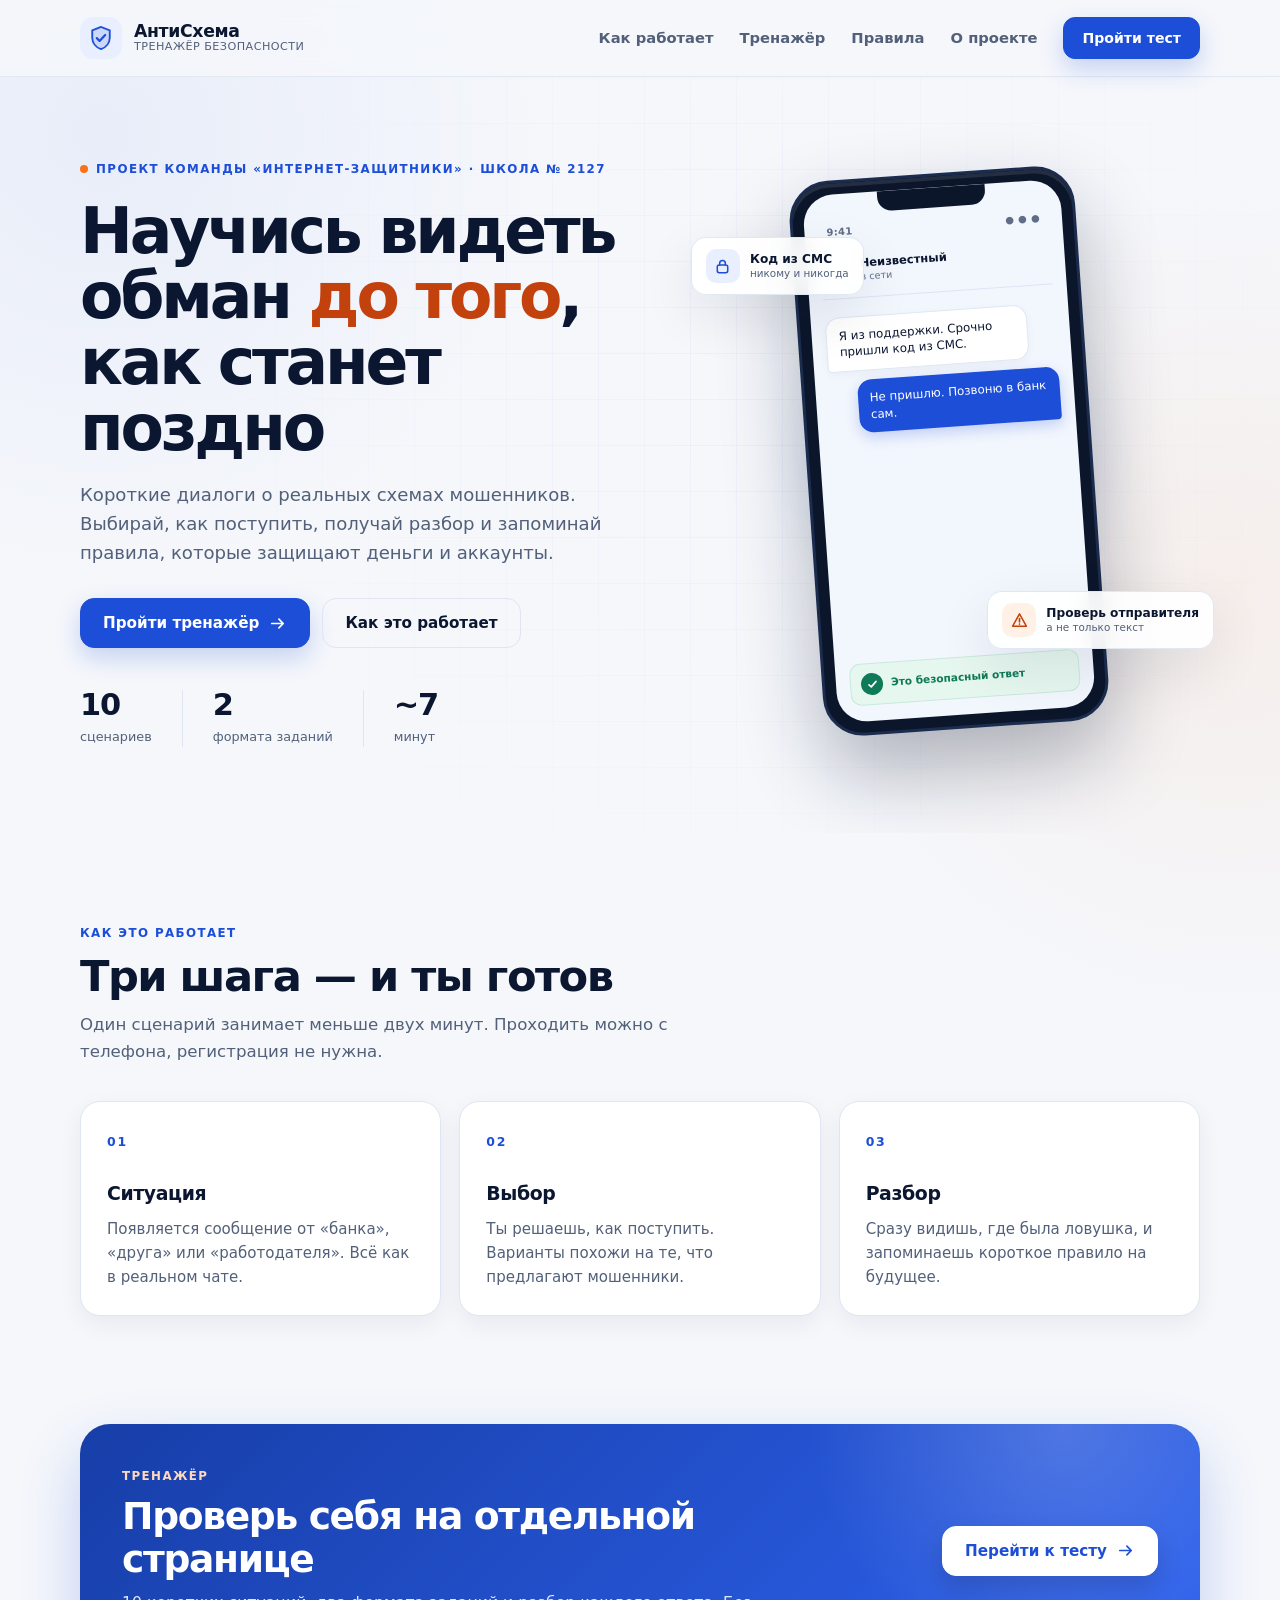
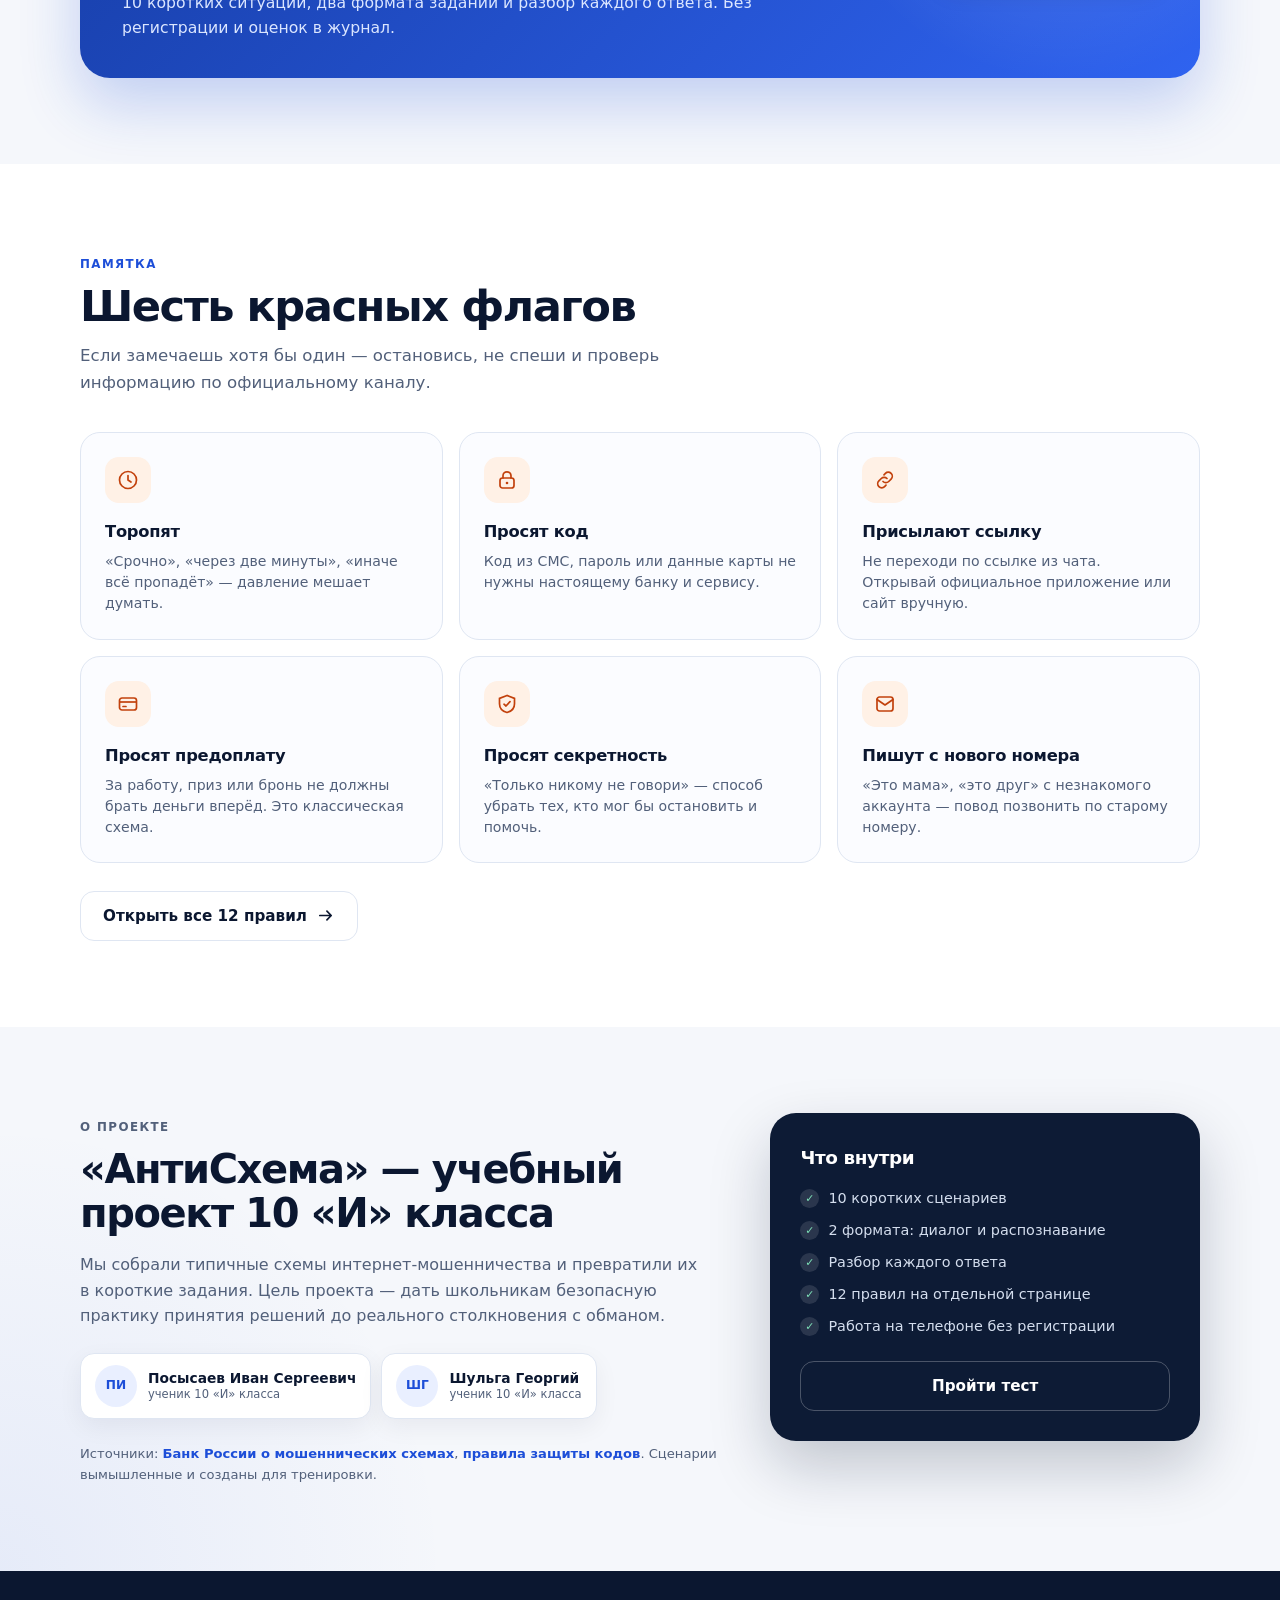
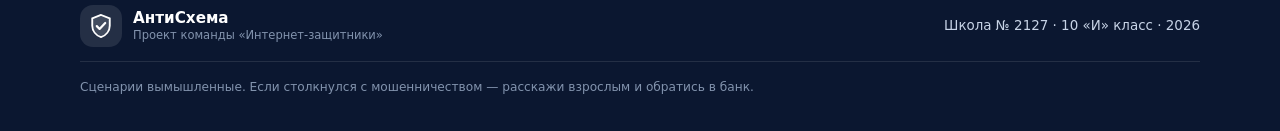
==== commit fe787a59: "deploy: update site with 10 scenarios and rules page" ====
--- a/index.html
+++ b/index.html
@@ -3,7 +3,7 @@
 <head>
   <meta charset="UTF-8">
   <meta name="viewport" content="width=device-width, initial-scale=1">
-  <meta name="description" content="АнтиСхема — интерактивный тренажёр против интернет-мошенничества для школьников. Короткие диалоги, разбор ответов и правила безопасности.">
+  <meta name="description" content="АнтиСхема — интерактивный тренажёр против интернет-мошенничества для школьников. 10 коротких диалогов, разбор ответов и 12 правил безопасности.">
   <meta name="theme-color" content="#1d4ed8">
   <title>АнтиСхема — тренажёр против интернет-мошенничества</title>
   <link rel="icon" href="assets/favicon.svg" type="image/svg+xml">
@@ -35,7 +35,7 @@
       <nav class="site-nav" id="site-nav" aria-label="Основная навигация">
         <a href="#how">Как работает</a>
         <a href="trainer.html">Тренажёр</a>
-        <a href="#flags">Красные флаги</a>
+        <a href="rules.html">Правила</a>
         <a href="#about">О проекте</a>
         <a class="button button-small" href="trainer.html">Пройти тест</a>
       </nav>
@@ -57,9 +57,9 @@
             <a class="button button-ghost" href="#how">Как это работает</a>
           </div>
           <dl class="hero-stats">
-            <div><dt>6</dt><dd>сценариев</dd></div>
+            <div><dt>10</dt><dd>сценариев</dd></div>
             <div><dt>2</dt><dd>формата заданий</dd></div>
-            <div><dt>~5</dt><dd>минут</dd></div>
+            <div><dt>~7</dt><dd>минут</dd></div>
           </dl>
         </div>
 
@@ -134,7 +134,7 @@
           <div class="cta-copy">
             <p class="eyebrow">Тренажёр</p>
             <h2>Проверь себя на отдельной странице</h2>
-            <p>6 коротких ситуаций, два формата заданий и разбор каждого ответа. Без регистрации и оценок в журнал.</p>
+            <p>10 коротких ситуаций, два формата заданий и разбор каждого ответа. Без регистрации и оценок в журнал.</p>
           </div>
           <a class="button" href="trainer.html">
             Перейти к тесту
@@ -194,6 +194,12 @@
             <h3>Пишут с нового номера</h3>
             <p>«Это мама», «это друг» с незнакомого аккаунта — повод позвонить по старому номеру.</p>
           </article>
+        </div>
+        <div class="section-cta">
+          <a class="button button-ghost" href="rules.html">
+            Открыть все 12 правил
+            <svg viewBox="0 0 20 20" fill="none" aria-hidden="true"><path d="M4 10h12m0 0-4.5-4.5M16 10l-4.5 4.5" stroke="currentColor" stroke-width="1.8" stroke-linecap="round" stroke-linejoin="round"/></svg>
+          </a>
         </div>
       </div>
     </section>
@@ -224,10 +230,10 @@
         <aside class="about-card">
           <h3>Что внутри</h3>
           <ul class="check-list">
-            <li>6 коротких сценариев</li>
+            <li>10 коротких сценариев</li>
             <li>2 формата: диалог и распознавание</li>
             <li>Разбор каждого ответа</li>
-            <li>Памятка красных флагов</li>
+            <li>12 правил на отдельной странице</li>
             <li>Работа на телефоне без регистрации</li>
           </ul>
           <a class="button button-ghost" href="trainer.html">Пройти тест</a>
--- a/css/styles.css
+++ b/css/styles.css
@@ -6,7 +6,7 @@
   --bg: #f5f7fb;
   --surface: #ffffff;
   --ink: #0b1730;
-  --muted: #5b6b85;
+  --muted: #52607a;
   --line: #dfe6f2;
   --primary: #1d4ed8;
   --primary-dark: #173ea8;
@@ -322,6 +322,10 @@
   font-size: 1.04rem;
 }
 
+.section-cta {
+  margin-top: 28px;
+}
+
 .eyebrow {
   display: inline-flex;
   align-items: center;
@@ -484,7 +488,7 @@
 .phone-status {
   display: flex;
   justify-content: space-between;
-  color: #7b8aa4;
+  color: #5f6d86;
   font-size: 0.62rem;
   font-weight: 700;
   letter-spacing: 0.04em;
@@ -510,7 +514,7 @@
 }
 
 .phone-contact small {
-  color: #7b8aa4;
+  color: #5f6d86;
   font-size: 0.6rem;
 }
 
@@ -1491,6 +1495,204 @@
   line-height: 1.5;
 }
 
+/* ---------- Rules page ---------- */
+
+.rules-hero {
+  padding-bottom: 34px;
+}
+
+.rules-toc {
+  border-block: 1px solid var(--line);
+  background: rgba(255, 255, 255, 0.72);
+}
+
+.rules-toc-inner {
+  display: flex;
+  gap: 10px;
+  overflow-x: auto;
+  padding-block: 12px;
+  scrollbar-width: thin;
+}
+
+.rules-toc a {
+  display: inline-flex;
+  align-items: center;
+  gap: 8px;
+  flex: 0 0 auto;
+  padding: 9px 14px;
+  border: 1px solid transparent;
+  border-radius: 999px;
+  color: var(--ink);
+  font-size: 0.84rem;
+  font-weight: 700;
+  text-decoration: none;
+  transition: background 0.2s ease, border-color 0.2s ease;
+}
+
+.rules-toc a:hover {
+  border-color: var(--line);
+  background: var(--surface);
+  text-decoration: none;
+}
+
+.rules-toc a span {
+  color: var(--accent-ink);
+  font-size: 0.72rem;
+  font-weight: 800;
+  letter-spacing: 0.08em;
+}
+
+.rules-section {
+  padding: 62px 0;
+}
+
+.rules-section + .rules-section {
+  border-top: 1px solid var(--line);
+}
+
+.rules-head {
+  max-width: 720px;
+  margin-bottom: 30px;
+}
+
+.rules-head h2 {
+  margin-bottom: 10px;
+  font-size: clamp(1.55rem, 2.8vw, 2.1rem);
+  line-height: 1.12;
+  letter-spacing: -0.03em;
+}
+
+.rules-head p {
+  color: var(--muted);
+  font-size: 1rem;
+}
+
+.rule-list {
+  max-width: 920px;
+  border-top: 1px solid var(--line);
+}
+
+.rule-card {
+  display: grid;
+  grid-template-columns: 76px minmax(0, 1fr);
+  gap: 22px;
+  padding: 26px 4px 28px;
+  border-bottom: 1px solid var(--line);
+}
+
+.rule-number {
+  color: var(--accent-ink);
+  font-size: 1.4rem;
+  font-weight: 800;
+  line-height: 1;
+  letter-spacing: -0.03em;
+}
+
+.rule-body h3 {
+  margin-bottom: 7px;
+  font-size: 1.16rem;
+  letter-spacing: -0.02em;
+}
+
+.rule-body > p {
+  max-width: 66ch;
+  color: var(--muted);
+  font-size: 0.94rem;
+  line-height: 1.55;
+}
+
+.rule-body .rule-action {
+  margin-top: 10px;
+  color: var(--ink);
+  font-size: 0.88rem;
+  font-weight: 700;
+}
+
+.rule-body .rule-action::before {
+  content: "";
+  display: inline-block;
+  width: 7px;
+  height: 7px;
+  margin-right: 8px;
+  border-radius: 2px;
+  background: var(--accent);
+  vertical-align: 2px;
+}
+
+.flags-strip {
+  display: flex;
+  flex-wrap: wrap;
+  gap: 10px;
+}
+
+.flags-strip li {
+  padding: 9px 15px;
+  border: 1px solid var(--line);
+  border-radius: 999px;
+  background: var(--surface);
+  color: var(--ink);
+  font-size: 0.84rem;
+  font-weight: 700;
+}
+
+.emergency-panel {
+  display: grid;
+  grid-template-columns: 0.85fr 1.15fr;
+  gap: 40px;
+  padding: 40px;
+  border-radius: var(--radius-lg);
+  background: #0d1b35;
+  color: #fff;
+  box-shadow: 0 26px 60px rgba(11, 23, 48, 0.22);
+}
+
+.emergency-copy h2 {
+  margin-bottom: 12px;
+  font-size: clamp(1.55rem, 2.8vw, 2.15rem);
+  line-height: 1.1;
+  letter-spacing: -0.03em;
+}
+
+.emergency-copy p {
+  color: #c7d3e6;
+  font-size: 0.95rem;
+}
+
+.emergency-steps {
+  display: grid;
+  gap: 14px;
+  counter-reset: emergency;
+}
+
+.emergency-steps li {
+  position: relative;
+  padding-left: 42px;
+  color: #d4deee;
+  font-size: 0.92rem;
+  line-height: 1.5;
+  counter-increment: emergency;
+}
+
+.emergency-steps li::before {
+  content: counter(emergency);
+  position: absolute;
+  top: 0;
+  left: 0;
+  display: grid;
+  place-items: center;
+  width: 28px;
+  height: 28px;
+  border-radius: 50%;
+  background: rgba(255, 255, 255, 0.12);
+  color: #ffd9bf;
+  font-size: 0.78rem;
+  font-weight: 800;
+}
+
+.emergency-steps strong {
+  color: #fff;
+}
+
 /* ---------- About ---------- */
 
 .about-section {
@@ -1764,6 +1966,11 @@
 
   .about-card {
     max-width: 520px;
+  }
+
+  .emergency-panel {
+    grid-template-columns: 1fr;
+    gap: 28px;
   }
 }
 
@@ -1952,6 +2159,24 @@
     width: 100%;
   }
 
+  .rules-section {
+    padding: 48px 0;
+  }
+
+  .rule-card {
+    grid-template-columns: 1fr;
+    gap: 8px;
+    padding: 22px 2px 24px;
+  }
+
+  .rule-number {
+    font-size: 1.05rem;
+  }
+
+  .emergency-panel {
+    padding: 26px;
+  }
+
   .about-card {
     padding: 24px;
   }
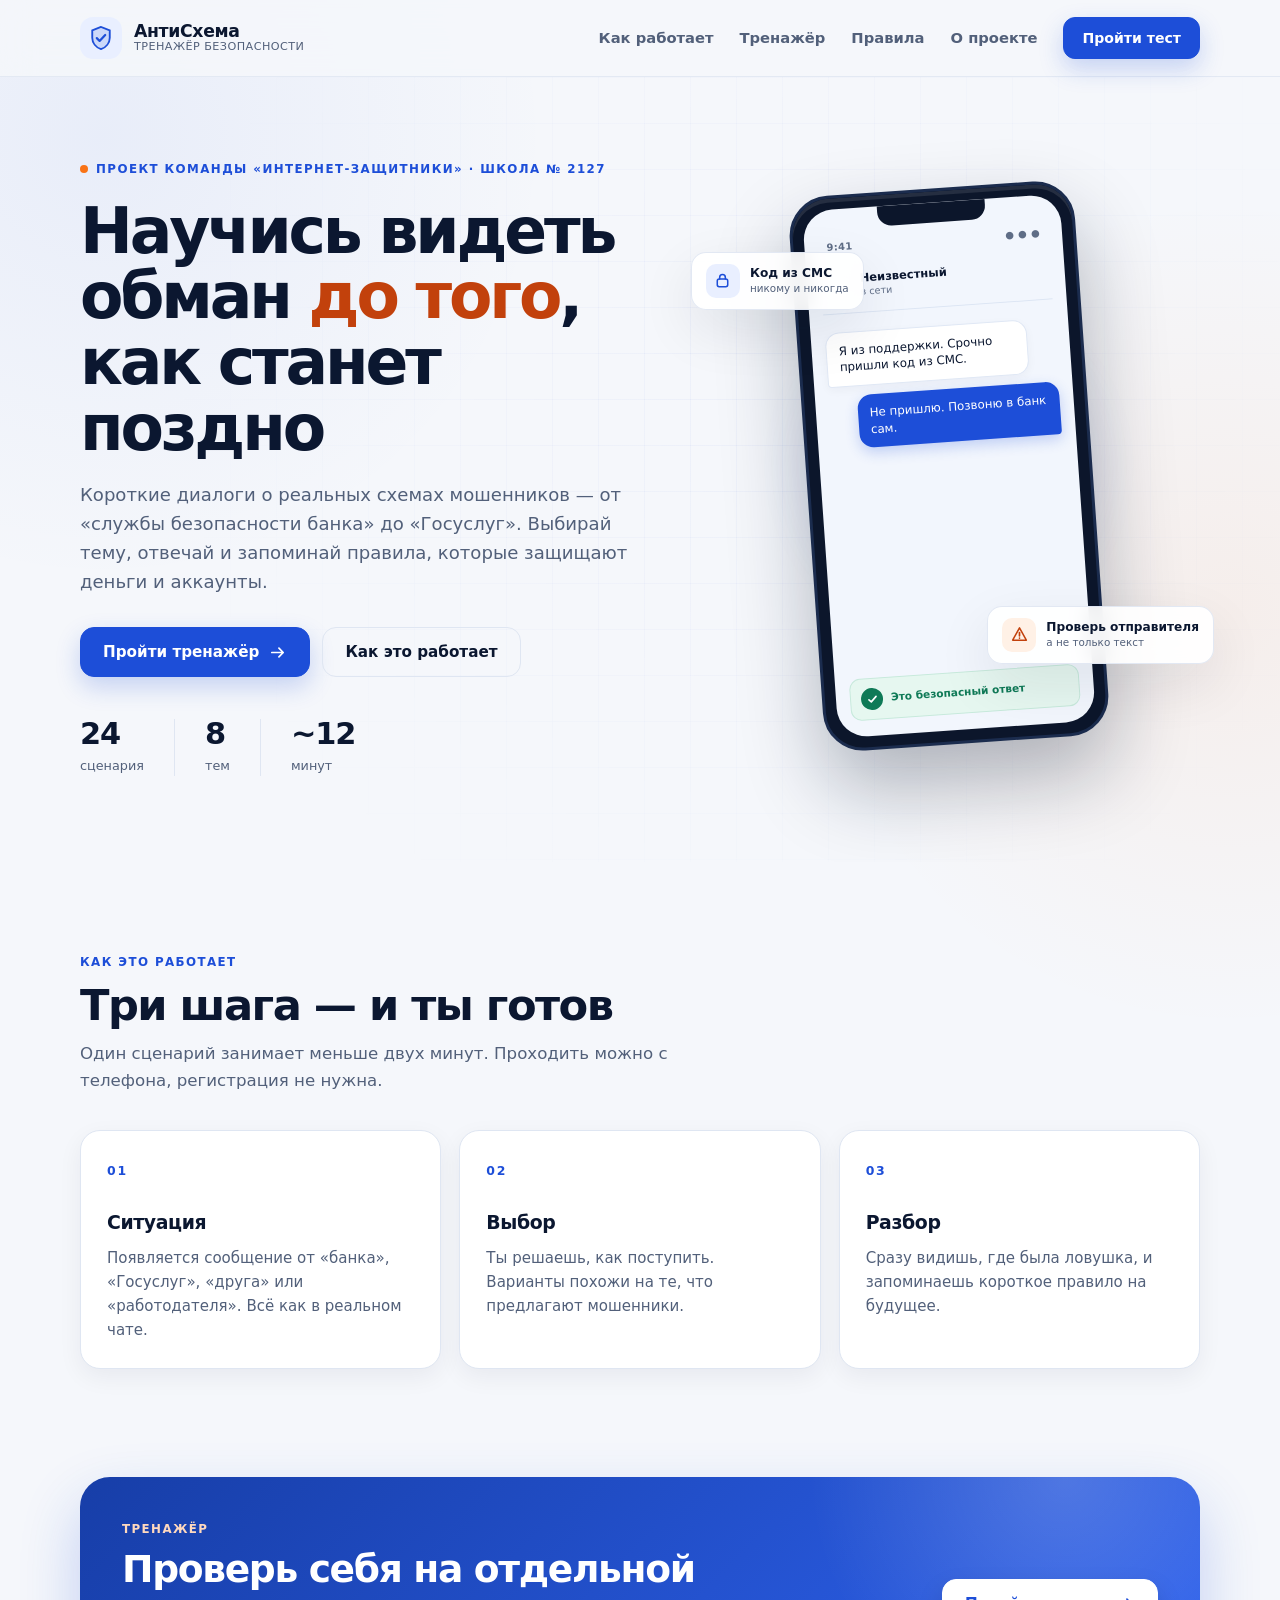
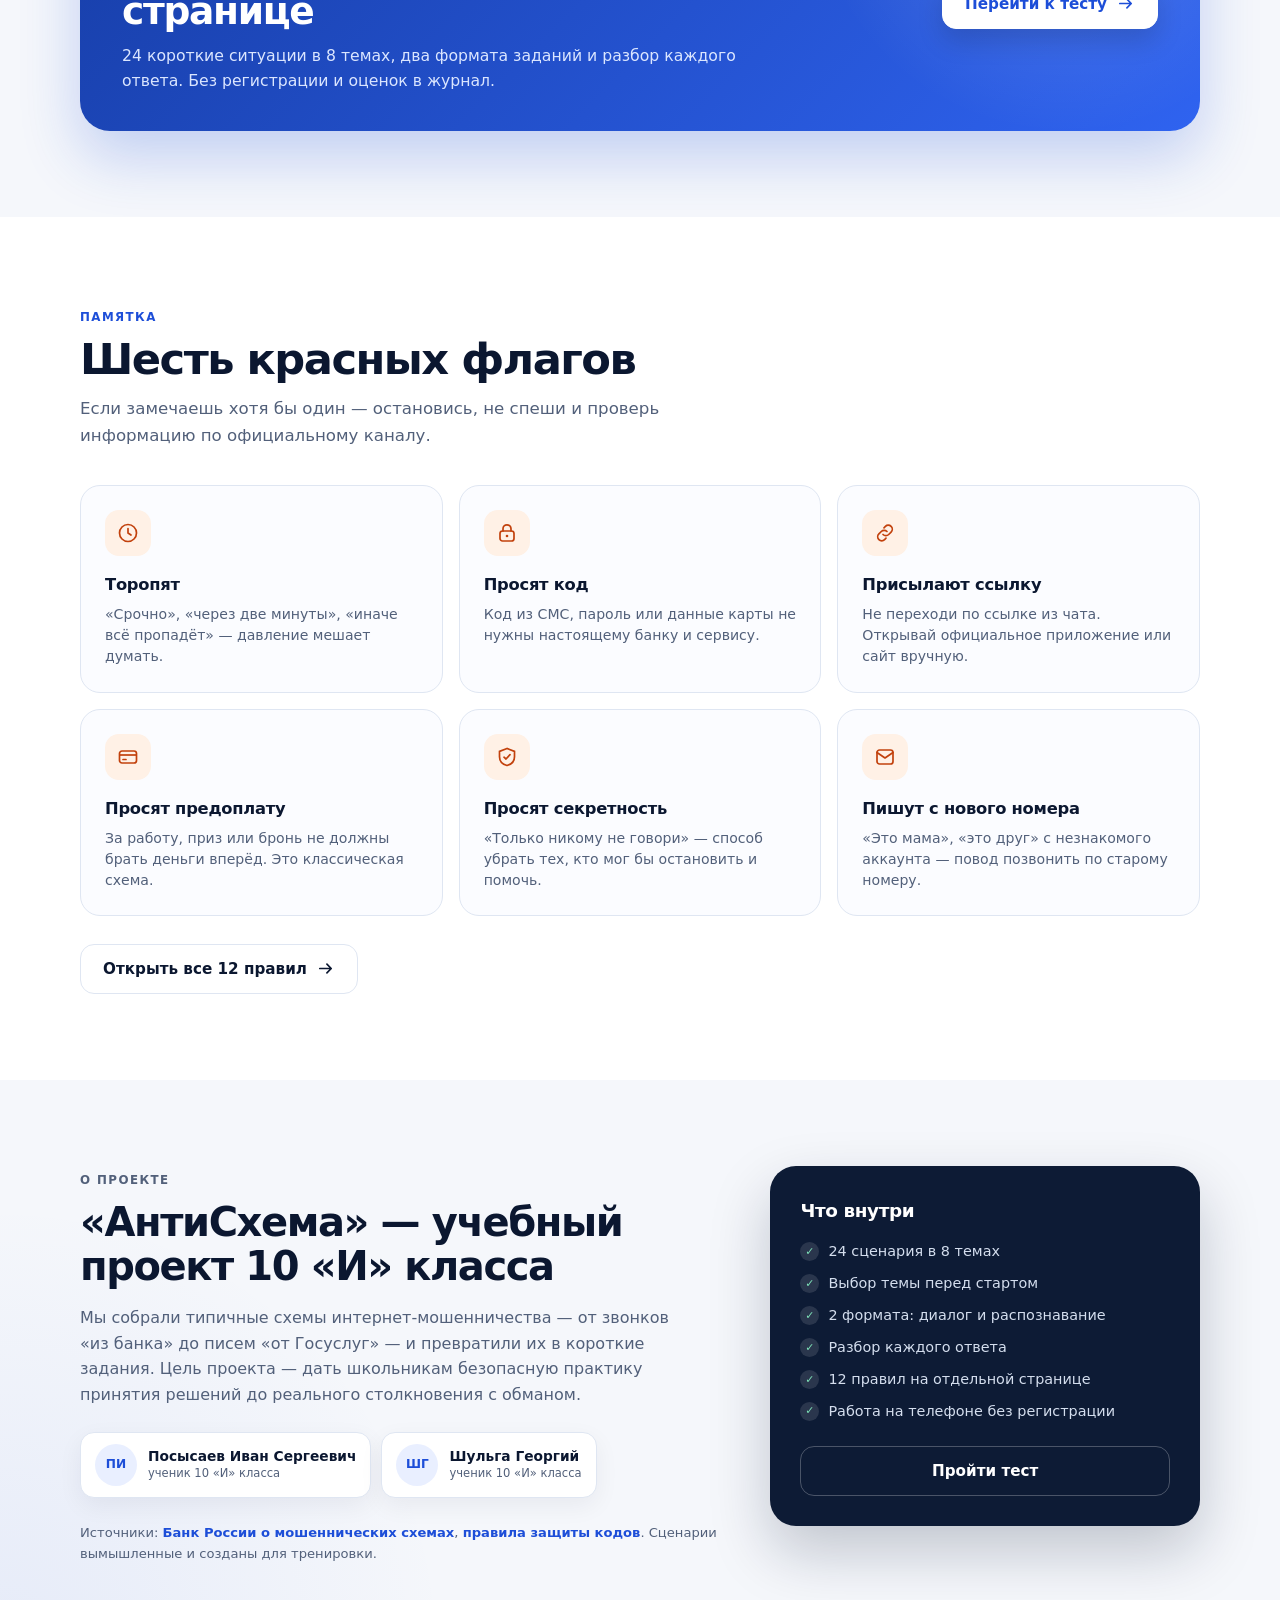
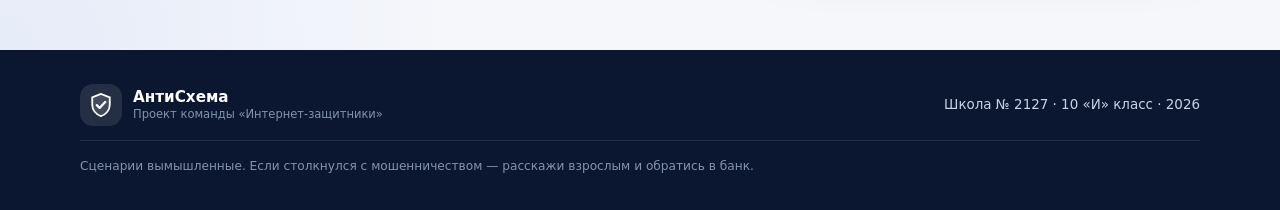
==== commit 1dbefd4c: "deploy: 24 scenarios in 8 themes with topic picker" ====
--- a/index.html
+++ b/index.html
@@ -3,7 +3,7 @@
 <head>
   <meta charset="UTF-8">
   <meta name="viewport" content="width=device-width, initial-scale=1">
-  <meta name="description" content="АнтиСхема — интерактивный тренажёр против интернет-мошенничества для школьников. 10 коротких диалогов, разбор ответов и 12 правил безопасности.">
+  <meta name="description" content="АнтиСхема — интерактивный тренажёр против интернет-мошенничества для школьников. 24 сценария в 8 темах, разбор ответов и 12 правил безопасности.">
   <meta name="theme-color" content="#1d4ed8">
   <title>АнтиСхема — тренажёр против интернет-мошенничества</title>
   <link rel="icon" href="assets/favicon.svg" type="image/svg+xml">
@@ -48,7 +48,7 @@
         <div class="hero-copy">
           <p class="eyebrow"><span class="pulse-dot" aria-hidden="true"></span> Проект команды «Интернет-защитники» · Школа № 2127</p>
           <h1>Научись видеть обман <span class="accent">до того</span>, как станет поздно</h1>
-          <p class="lead">Короткие диалоги о реальных схемах мошенников. Выбирай, как поступить, получай разбор и запоминай правила, которые защищают деньги и аккаунты.</p>
+          <p class="lead">Короткие диалоги о реальных схемах мошенников — от «службы безопасности банка» до «Госуслуг». Выбирай тему, отвечай и запоминай правила, которые защищают деньги и аккаунты.</p>
           <div class="hero-actions">
             <a class="button" href="trainer.html">
               Пройти тренажёр
@@ -57,9 +57,9 @@
             <a class="button button-ghost" href="#how">Как это работает</a>
           </div>
           <dl class="hero-stats">
-            <div><dt>10</dt><dd>сценариев</dd></div>
-            <div><dt>2</dt><dd>формата заданий</dd></div>
-            <div><dt>~7</dt><dd>минут</dd></div>
+            <div><dt>24</dt><dd>сценария</dd></div>
+            <div><dt>8</dt><dd>тем</dd></div>
+            <div><dt>~12</dt><dd>минут</dd></div>
           </dl>
         </div>
 
@@ -112,7 +112,7 @@
           <li class="step-card">
             <span class="step-num">01</span>
             <h3>Ситуация</h3>
-            <p>Появляется сообщение от «банка», «друга» или «работодателя». Всё как в реальном чате.</p>
+            <p>Появляется сообщение от «банка», «Госуслуг», «друга» или «работодателя». Всё как в реальном чате.</p>
           </li>
           <li class="step-card">
             <span class="step-num">02</span>
@@ -134,7 +134,7 @@
           <div class="cta-copy">
             <p class="eyebrow">Тренажёр</p>
             <h2>Проверь себя на отдельной странице</h2>
-            <p>10 коротких ситуаций, два формата заданий и разбор каждого ответа. Без регистрации и оценок в журнал.</p>
+            <p>24 короткие ситуации в 8 темах, два формата заданий и разбор каждого ответа. Без регистрации и оценок в журнал.</p>
           </div>
           <a class="button" href="trainer.html">
             Перейти к тесту
@@ -209,7 +209,7 @@
         <div class="about-copy">
           <p class="eyebrow">О проекте</p>
           <h2>«АнтиСхема» — учебный проект 10 «И» класса</h2>
-          <p>Мы собрали типичные схемы интернет-мошенничества и превратили их в короткие задания. Цель проекта — дать школьникам безопасную практику принятия решений до реального столкновения с обманом.</p>
+          <p>Мы собрали типичные схемы интернет-мошенничества — от звонков «из банка» до писем «от Госуслуг» — и превратили их в короткие задания. Цель проекта — дать школьникам безопасную практику принятия решений до реального столкновения с обманом.</p>
           <div class="authors">
             <div class="author-card">
               <span class="author-avatar">ПИ</span>
@@ -230,7 +230,8 @@
         <aside class="about-card">
           <h3>Что внутри</h3>
           <ul class="check-list">
-            <li>10 коротких сценариев</li>
+            <li>24 сценария в 8 темах</li>
+            <li>Выбор темы перед стартом</li>
             <li>2 формата: диалог и распознавание</li>
             <li>Разбор каждого ответа</li>
             <li>12 правил на отдельной странице</li>
--- a/css/styles.css
+++ b/css/styles.css
@@ -926,6 +926,110 @@
   color: var(--success);
 }
 
+.start-screen.is-compact {
+  min-height: 0;
+  padding: 4px 0 22px;
+}
+
+.start-screen.is-compact h3 {
+  margin-bottom: 8px;
+}
+
+.start-screen.is-compact p {
+  margin-bottom: 0;
+}
+
+.topics-title {
+  margin-bottom: 12px;
+  color: var(--muted);
+  font-size: 0.74rem;
+  font-weight: 800;
+  letter-spacing: 0.12em;
+  text-align: center;
+  text-transform: uppercase;
+}
+
+.topics-grid {
+  display: grid;
+  grid-template-columns: repeat(2, minmax(0, 1fr));
+  gap: 10px;
+}
+
+.topic-card {
+  display: flex;
+  align-items: center;
+  gap: 12px;
+  width: 100%;
+  padding: 13px 14px;
+  border: 1.5px solid var(--line);
+  border-radius: 16px;
+  background: #fff;
+  color: var(--ink);
+  text-align: left;
+  cursor: pointer;
+  transition: border-color 0.2s ease, background 0.2s ease, transform 0.2s ease, box-shadow 0.2s ease;
+}
+
+.topic-card:hover {
+  border-color: var(--primary);
+  background: #f8faff;
+  transform: translateY(-2px);
+  box-shadow: var(--shadow-sm);
+}
+
+.topic-icon {
+  display: grid;
+  place-items: center;
+  width: 40px;
+  height: 40px;
+  border-radius: 12px;
+  background: var(--primary-soft);
+  color: var(--primary);
+  flex: 0 0 auto;
+}
+
+.topic-icon svg {
+  width: 22px;
+  height: 22px;
+}
+
+.topic-body {
+  display: grid;
+  gap: 2px;
+  flex: 1;
+  min-width: 0;
+}
+
+.topic-body strong {
+  font-size: 0.92rem;
+  letter-spacing: -0.01em;
+}
+
+.topic-body span {
+  color: var(--muted);
+  font-size: 0.76rem;
+  line-height: 1.35;
+}
+
+.topic-count {
+  color: var(--muted);
+  font-size: 0.68rem;
+  font-weight: 700;
+  white-space: nowrap;
+  flex: 0 0 auto;
+}
+
+.topics-all {
+  display: flex;
+  flex-direction: column;
+  align-items: center;
+  margin-top: 18px;
+}
+
+.topics-all .start-note {
+  margin-top: 12px;
+}
+
 /* Progress */
 
 .game-top {
@@ -1006,10 +1110,24 @@
   color: var(--muted);
 }
 
+.chip-topic {
+  background: var(--accent-soft);
+  color: var(--accent-ink);
+}
+
 .task-title {
   font-size: clamp(1.3rem, 2.6vw, 1.65rem);
   line-height: 1.15;
   letter-spacing: -0.025em;
+}
+
+.task-title:focus,
+.task-title:focus-visible,
+.feedback:focus,
+.feedback:focus-visible,
+.result-screen h3:focus,
+.result-screen h3:focus-visible {
+  outline: none;
 }
 
 .task-subtitle {
@@ -2134,6 +2252,20 @@
     padding: 10px 4px;
   }
 
+  .start-screen.is-compact {
+    padding: 0 0 18px;
+  }
+
+  .topics-grid {
+    grid-template-columns: 1fr;
+  }
+
+  .topic-count {
+    white-space: normal;
+    text-align: right;
+    font-size: 0.64rem;
+  }
+
   .chat,
   .recognize-card {
     padding: 14px;
